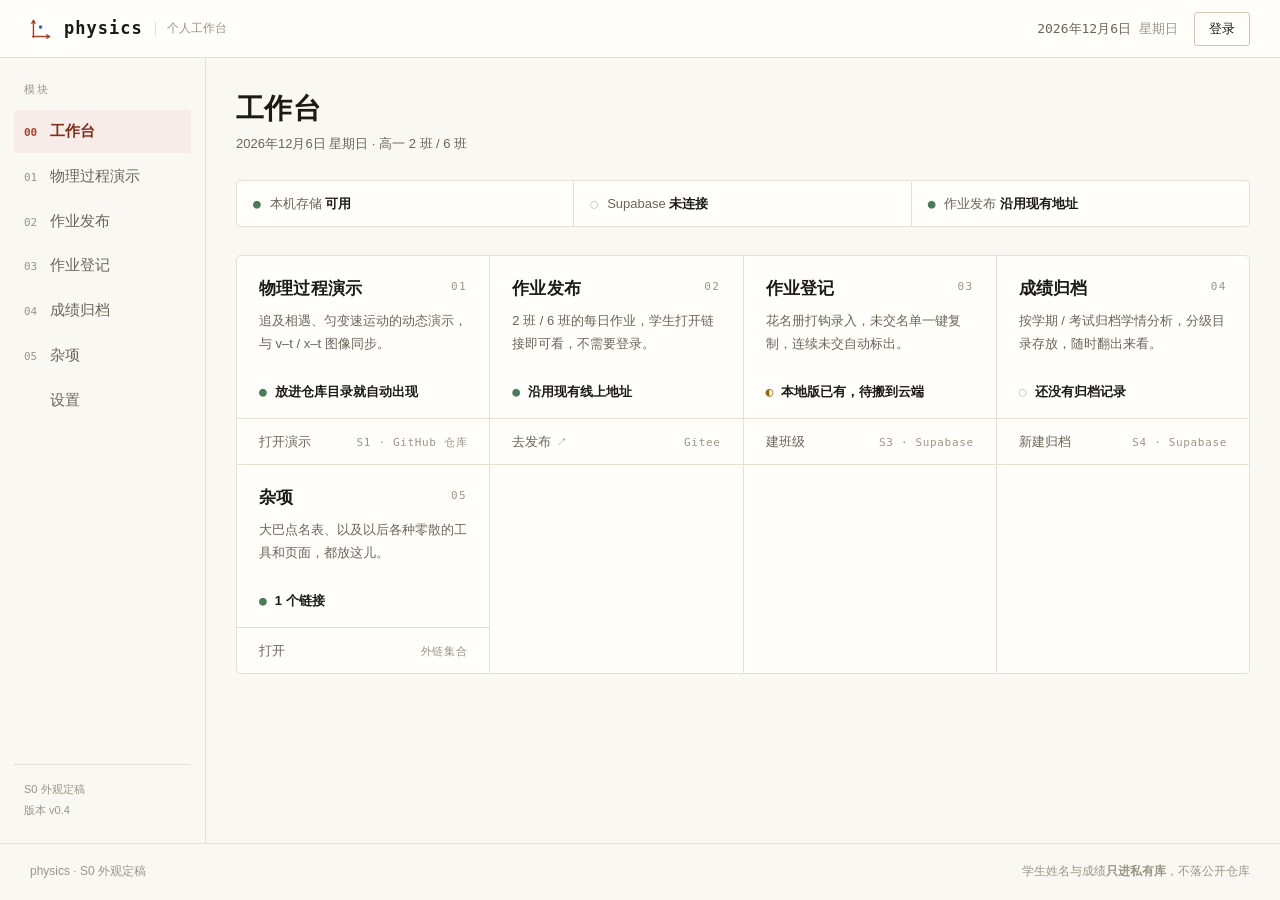
==== index.html @ 22086274 "Version 1.0 上线了一部分已知的必要功能" ====
<!DOCTYPE html>
<html lang="zh-CN" data-theme="paper">
<head>
<meta charset="UTF-8">
<meta name="viewport" content="width=device-width, initial-scale=1, viewport-fit=cover">
<title>工作台 · physics</title>
<meta name="description" content="高中物理教师的个人工作台：成绩分析、作业登记、物理过程演示、作业发布。">
<meta name="color-scheme" content="light">
<!-- 内联 SVG 图标：零请求，同时避免 favicon.ico 的 404 -->
<link rel="icon" href="data:image/svg+xml,<svg xmlns='http://www.w3.org/2000/svg' viewBox='0 0 32 32'><rect width='32' height='32' rx='7' fill='%237f2f1e'/><path d='M7.5 25.5V8M5.6 10.6 7.5 7.2l1.9 3.4M6.5 24.5h18M21.4 22.6l3.4 1.9-3.4 1.9' fill='none' stroke='%23fffefb' stroke-width='1.9' stroke-linecap='round' stroke-linejoin='round'/><circle cx='13.5' cy='15' r='2.5' fill='%23e0a35a'/></svg>">

<!-- 普通脚本：先于 module 执行，shell.js 启动时就能读到配置 -->
<script src="./assets/config.js?v=15"></script>

<link rel="stylesheet" href="./assets/tokens.css?v=15">
<link rel="stylesheet" href="./assets/themes.css?v=15">
<link rel="stylesheet" href="./assets/style.css?v=15">
</head>
<body>

<a class="skip" href="#main">跳到主内容</a>

<div class="app">

  <!-- ---------- 顶栏 ---------- -->
  <header class="topbar">
    <a class="brand" href="#/">
      <!-- 品牌标记：坐标系 + 一枚运动质点（物理含义，非装饰） -->
      <svg class="mark" width="23" height="23" viewBox="0 0 24 24" fill="none" aria-hidden="true">
        <path d="M3.6 21.2V4.4" stroke="currentColor" stroke-width="1.5" stroke-linecap="round"/>
        <path d="M1.9 6.4 3.6 3.4 5.3 6.4" stroke="currentColor" stroke-width="1.5"
              stroke-linecap="round" stroke-linejoin="round"/>
        <path d="M2.8 20.4h16.8" stroke="currentColor" stroke-width="1.5" stroke-linecap="round"/>
        <path d="M17.5 18.7 20.5 20.4 17.5 22.1" stroke="currentColor" stroke-width="1.5"
              stroke-linecap="round" stroke-linejoin="round"/>
        <circle class="dot" cx="11" cy="10.5" r="1.9"/>
      </svg>
      <span class="brand-name">physics</span>
      <span class="brand-sub">个人工作台</span>
    </a>

    <span class="spacer"></span>

    <div class="top-date" id="top-date"></div>
    <button class="btn" id="btn-login" type="button">登录</button>
  </header>

  <!-- ---------- 左侧导航（内容由 shell.js 生成） ---------- -->
  <aside class="rail" id="rail" aria-label="模块导航"></aside>

  <!-- ---------- 主内容 ---------- -->
  <main class="main" id="main"></main>

  <!-- ---------- 页脚 ---------- -->
  <footer class="footer">
    <span>physics · S0 外观定稿</span>
    <span class="spacer"></span>
    <span>学生姓名与成绩<strong>只进私有库</strong>，不落公开仓库</span>
  </footer>

  <!-- ---------- 手机端底部标签栏（内容由 shell.js 生成） ---------- -->
  <nav class="tabbar" id="tabbar" aria-label="模块导航（手机）"></nav>

</div>

<div class="toast" id="toast" role="status" aria-live="polite"></div>

<script type="module" src="./assets/shell.js?v=15"></script>
</body>
</html>
---- assets/tokens.css ----
/* ============================================================
   physics · 结构令牌（Structure Tokens）
   ------------------------------------------------------------
   这里只放「与配色无关」的东西：字体、字号、圆角、尺度、动效。
   颜色全部在 themes.css（三套主题）。
   ============================================================ */

:root {
  /* ---------- 字体 ----------
     全系统字体栈 = 零网络请求。 */
  --font-sans: "HarmonyOS Sans SC", "Source Han Sans SC", "Noto Sans SC",
               "MiSans", "PingFang SC", "Microsoft YaHei", sans-serif;
  /* 等宽只给数字 / 编号 / 物理量用，配 tabular-nums 让数字上下对齐 */
  --font-mono: "IBM Plex Mono", "JetBrains Mono", "Cascadia Mono",
               Consolas, ui-monospace, monospace;
  /* 标题字体由各主题决定（纸质档用宋体，其余用黑体） */
  --font-title: var(--font-sans);

  /* ---------- 字号 ---------- */
  --fs-xs:   12px;
  --fs-sm:   13px;
  --fs-base: 15px;
  --fs-md:   17px;
  --fs-lg:   20px;
  --fs-xl:   28px;
  --fs-2xl:  36px;

  /* ---------- 圆角（克制：这是工具，不是消费类 App） ---------- */
  --r-sm: 3px;
  --r:    5px;
  --r-lg: 8px;

  /* ---------- 尺度 ---------- */
  --rail:    206px;
  --topbar:  58px;
  --tabbar:  58px;
  --maxw:    1360px;
  --gutter:  30px;

  /* ---------- 动效 ---------- */
  --ease: cubic-bezier(0.2, 0.7, 0.3, 1);
  --dur:  160ms;
}

@media (prefers-reduced-motion: reduce) {
  :root { --dur: 1ms; }
}
---- assets/themes.css ----
/* ============================================================
   physics · 配色主题
   ------------------------------------------------------------
   2026-10-16 定稿：只保留「纸质档」一套。
   色值取自你自己已有的产物，保证工作台和它们在同一视觉家族：
     学情通讯   #fbfaf7 / #a8442d / #14243b
     追及相遇   #fbfaf8 / #b8342a / #2f6fb5
     作业发布页 #f7f6f2
     → 共同语系 = 暖米白纸感底 + 深墨字 + 一个赭红强调

   🔑 铁律：**一个身份色 + 中性色**，靠排版和细线建立秩序。
      不要往这里面加彩色小圆点 / 彩色胶囊标签 / 彩色徽标 ——
      第一版就是因为堆了一屏彩色小零件被评价「长得有点小丑」。

   以后若要扩主题（例如课堂投屏用的深色版），
   照下面格式再加一个 [data-theme="xxx"] 块即可，
   结构令牌在 tokens.css，无需重复。
   ============================================================ */

:root,
[data-theme="paper"] {
  /* ---------- 底与面 ---------- */
  --bg:          #faf8f3;   /* 暖米白纸底 */
  --surface:     #fffefb;
  --surface-2:   #f3efe7;

  /* ---------- 线（仪器感来自清晰的线，不来自阴影） ---------- */
  --line:        #e6dfd2;
  --line-strong: #cec5b4;

  /* ---------- 文字 ---------- */
  --ink:         #1d1a16;   /* 深墨（不用纯黑） */
  --ink-2:       #6b6459;
  --ink-3:       #9c9486;

  /* ---------- 身份色：赭红 ---------- */
  --brand:       #a8442d;
  --brand-deep:  #7f2f1e;
  --brand-tint:  #f7ece7;

  /* ---------- 次强调：冷蓝（数据与链接） ---------- */
  --accent:      #2f6fb5;
  --accent-tint: #eaf1f8;

  /* ---------- 语义色 ---------- */
  --ok:          #4a7c59;
  --warn:        #9a6b06;
  --warn-tint:   #fdf6e6;
  --bad:         #b8342a;

  /* ---------- 顶栏 ---------- */
  --bar-bg:      #fffefb;
  --bar-line:    #e6dfd2;

  /* ---------- 网格：纸质档不要网格 ---------- */
  --grid:        transparent;

  /* ---------- 标题字体：宋体（印刷品/教科书的庄重感） ----------
     ⚠️ 实测本机没装思源宋体 / Noto Serif SC / Songti SC，实际落到 SimSun。
        SimSun 无真实粗体，600 是浏览器合成的，笔画会略糊。
        想更干净：把 --title-weight 降到 400，或裁一份字体子集放进 vendor/fonts/。 */
  --font-title:  "Source Han Serif SC", "Noto Serif SC", "Songti SC",
                 "SimSun", Georgia, serif;
  --title-weight: 600;
  --title-ls:     0.01em;
}
---- assets/style.css ----
/* ============================================================
   physics · 布局与组件
   依赖 tokens.css（结构） + themes.css（配色）
   ============================================================ */

*, *::before, *::after { box-sizing: border-box; }
html { -webkit-text-size-adjust: 100%; }

body {
  margin: 0;
  background: var(--bg);
  color: var(--ink);
  font: var(--fs-base) / 1.65 var(--font-sans);
  text-wrap: pretty;
  -webkit-font-smoothing: antialiased;
}

/* 坐标纸网格：只有仪器主题开；其余主题 --grid 为 transparent = 不可见 */
body::before {
  content: "";
  position: fixed; inset: 0; z-index: 0; pointer-events: none;
  background-image:
    linear-gradient(to right,  var(--grid, transparent) 1px, transparent 1px),
    linear-gradient(to bottom, var(--grid, transparent) 1px, transparent 1px);
  background-size: 34px 34px;
}

/* ---------- 数字 / 编号统一等宽对齐 ---------- */
.num, .card-no, .mk, time, code, .card-store, .rail .idx, .tabbar .idx {
  font-family: var(--font-mono);
  font-variant-numeric: tabular-nums;
  font-feature-settings: "tnum" 1;
}

/* ---------- 标题统一走主题字体 ---------- */
h1, h2, .card-title, .brand-name {
  font-family: var(--font-title);
  font-weight: var(--title-weight, 700);
  letter-spacing: var(--title-ls, 0);
}

/* ---------- 无障碍 ---------- */
.skip {
  position: absolute; left: -999px; top: 0; z-index: 99;
  padding: 10px 16px; background: var(--brand); color: #fff;
  border-radius: var(--r-sm); text-decoration: none;
}
.skip:focus { left: 12px; top: 12px; }

:focus-visible { outline: 2px solid var(--accent); outline-offset: 2px; }

/* ============================================================
   骨架
   ============================================================ */
.app {
  position: relative; z-index: 1;
  display: grid;
  grid-template-columns: var(--rail) minmax(0, 1fr);
  grid-template-rows: var(--topbar) minmax(0, 1fr) auto;
  grid-template-areas: "top top" "rail main" "foot foot";
  min-height: 100dvh;
}

/* ============================================================
   顶栏
   ============================================================ */
.topbar {
  grid-area: top;
  position: sticky; top: 0; z-index: 20;
  display: flex; align-items: center; gap: 16px;
  padding: 0 var(--gutter);
  background: var(--bar-bg);
  color: var(--bar-ink);
  border-bottom: 1px solid var(--bar-line);
}

.brand { display: flex; align-items: center; gap: 11px; text-decoration: none; color: inherit; }

/* 品牌标记：坐标系 + 一枚质点（有物理含义，不是装饰图标） */
.brand .mark { color: var(--brand); flex: none; }
.brand .mark .dot { fill: var(--accent); }
[data-theme="instrument"] .brand .mark { color: #8fb4e0; }

.brand-name {
  font-family: var(--font-mono); font-weight: 600;
  font-size: var(--fs-md); letter-spacing: 0.06em; line-height: 1.2;
}
.brand-sub {
  font-size: var(--fs-xs); color: var(--ink-3); line-height: 1.2;
  padding-left: 11px; margin-left: 1px; border-left: 1px solid var(--line);
}
[data-theme="instrument"] .brand-sub { color: #7d8ea6; border-left-color: #33445e; }

.topbar .spacer { flex: 1 1 auto; }
.top-date { display: flex; align-items: baseline; gap: 8px; font-size: var(--fs-sm); color: var(--ink-2); }
.top-date .wk { color: var(--ink-3); }
[data-theme="instrument"] .top-date { color: #a9b8cc; }
[data-theme="instrument"] .top-date .wk { color: #7386a0; }

/* ---------- 按钮 ---------- */
.btn {
  display: inline-flex; align-items: center; justify-content: center; gap: 6px;
  min-height: 34px; padding: 0 14px;
  font: inherit; font-size: var(--fs-sm);
  color: var(--ink); background: var(--surface);
  border: 1px solid var(--line-strong); border-radius: var(--r-sm);
  cursor: pointer; text-decoration: none; white-space: nowrap;
  transition: background var(--dur) var(--ease), border-color var(--dur) var(--ease),
              color var(--dur) var(--ease);
}
.btn:hover { border-color: var(--brand); color: var(--brand-deep); }
[data-theme="instrument"] .topbar .btn {
  background: transparent; color: var(--bar-ink); border-color: #3a4d69;
}
[data-theme="instrument"] .topbar .btn:hover { border-color: #6f8cb4; color: #fff; }

.btn-primary { color: #fff; background: var(--brand); border-color: var(--brand); }
.btn-primary:hover { background: var(--brand-deep); border-color: var(--brand-deep); color: #fff; }

@media (pointer: coarse) {
  .btn { min-height: 44px; }
  .topbar .btn { min-height: 36px; }
}

/* ============================================================
   左侧导航
   ============================================================ */
.rail {
  grid-area: rail;
  border-right: 1px solid var(--line);
  padding: 22px 14px;
  display: flex; flex-direction: column; gap: 2px;
}
.rail-label {
  font-size: 11px; color: var(--ink-3);
  letter-spacing: 0.2em; padding: 0 10px 10px;
}

.navlink {
  display: flex; align-items: baseline; gap: 10px;
  padding: 9px 10px; border-radius: var(--r-sm);
  color: var(--ink-2); text-decoration: none; font-size: var(--fs-base);
  transition: background var(--dur) var(--ease), color var(--dur) var(--ease);
}
.navlink:hover { background: var(--surface-2); color: var(--ink); }
.navlink[aria-current="page"] {
  background: var(--brand-tint); color: var(--brand-deep); font-weight: 600;
}
.navlink .idx { font-size: 11px; color: var(--ink-3); min-width: 16px; }
.navlink[aria-current="page"] .idx { color: var(--brand); }

.rail-foot {
  margin-top: auto; padding: 14px 10px 0;
  border-top: 1px solid var(--line);
  font-size: 11px; color: var(--ink-3); line-height: 1.9;
}

/* ============================================================
   主内容
   ============================================================ */
.main { grid-area: main; padding: 34px var(--gutter) 56px; }
.main > * { max-width: var(--maxw); margin-inline: auto; }

.page-head { margin-bottom: 26px; }
.page-head h1 {
  margin: 0 0 7px; font-size: var(--fs-xl); line-height: 1.2;
  color: var(--ink);
}
.page-sub { margin: 0; font-size: var(--fs-sm); color: var(--ink-2); }

/* ---------- 环境状态条 ----------
   刻意不用彩色圆点：改用等宽字形标记，靠「文字色」表达状态。
   ● 就绪   ◐ 待配置   ○ 未启用 */
.status {
  display: flex; flex-wrap: wrap;
  border: 1px solid var(--line); border-radius: var(--r);
  background: var(--surface); margin-bottom: 28px; overflow: hidden;
}
.status-item {
  flex: 1 1 190px; min-width: 0;
  display: flex; align-items: baseline; gap: 9px;
  padding: 12px 16px; font-size: var(--fs-sm); color: var(--ink-2);
  border-right: 1px solid var(--line);
}
.status-item:last-child { border-right: 0; }
.status-item b { color: var(--ink); font-weight: 600; }

.mk { font-size: var(--fs-sm); line-height: 1; flex: none; color: var(--ink-3); }
.mk[data-state="ok"]   { color: var(--ok); }
.mk[data-state="warn"] { color: var(--warn); }
.mk[data-state="off"]  { color: var(--line-strong); }

/* ---------- 卡片网格 ----------
   卡片固定 4 张 → 列数必须能整除 4，否则出现「3 + 1」孤儿卡。
   所以用显式断点（2 / 4 / 1 列），不用 auto-fill。 */
.grid {
  display: grid;
  grid-template-columns: repeat(2, minmax(0, 1fr));
  gap: 1px;                        /* 靠 1px 缝做成连片表格感 */
  background: var(--line);
  border: 1px solid var(--line);
  border-radius: var(--r);
  overflow: hidden;
}
@media (min-width: 1276px) { .grid { grid-template-columns: repeat(4, minmax(0, 1fr)); } }
@media (max-width: 700px)  { .grid { grid-template-columns: minmax(0, 1fr); } }

.card {
  position: relative;
  display: flex; flex-direction: column;
  min-height: 208px;
  padding: 22px 22px 0;
  background: var(--surface);
  text-decoration: none; color: inherit;
  transition: background var(--dur) var(--ease);
}
.card:hover { background: var(--surface-2); }
.card:hover .card-title { color: var(--brand); }
.card:hover .card-no { color: var(--brand); }

.card-no {
  position: absolute; top: 22px; right: 22px;
  font-size: 11px; letter-spacing: 0.14em; color: var(--ink-3);
  transition: color var(--dur) var(--ease);
}

.card-title {
  margin: 0 34px 9px 0; font-size: var(--fs-md); line-height: 1.35;
  color: var(--ink);
  transition: color var(--dur) var(--ease);
}
.card-desc {
  margin: 0 0 18px; font-size: var(--fs-sm); color: var(--ink-2);
  line-height: 1.7; flex: 1 1 auto;
}

.card-meta {
  display: flex; align-items: baseline; gap: 8px;
  font-size: var(--fs-sm); color: var(--ink-2);
  padding-bottom: 16px;
}
.card-meta b { font-weight: 600; color: var(--ink); }

.card-foot {
  display: flex; align-items: baseline; justify-content: space-between; gap: 10px;
  margin: 0 -22px; padding: 12px 22px;
  border-top: 1px solid var(--line);
  font-size: var(--fs-sm);
}
.card-cta { color: var(--ink-2); transition: color var(--dur) var(--ease); }
.card:hover .card-cta { color: var(--brand-deep); }
.card-store { font-size: 11px; letter-spacing: 0.06em; color: var(--ink-3); }

/* 幽灵格：补满最后一行，否则缺格处会露出网格底色糊成一大块土黄。
   pointer-events:none 同时让它不触发 .card:hover。 */
.card-ghost { pointer-events: none; }
@media (max-width: 700px) { .card-ghost { display: none; } }

/* 外链卡（作业发布 / 杂项这类不站内实现的） */
.card .ext { font-size: 11px; color: var(--ink-3); margin-left: 5px; }

/* ============================================================
   占位页
   ============================================================ */
.placeholder {
  border: 1px solid var(--line); border-radius: var(--r);
  background: var(--surface); padding: 44px 40px 40px;
}
.ph-no {
  display: block; font-family: var(--font-mono); font-size: var(--fs-xs);
  letter-spacing: 0.2em; color: var(--ink-3); margin-bottom: 16px;
}
.placeholder h1 { margin: 0 0 10px; font-size: var(--fs-xl); line-height: 1.25; color: var(--ink); }
.placeholder p { margin: 0 0 8px; font-size: var(--fs-base); color: var(--ink-2); max-width: 54ch; }
.ph-note {
  margin: 24px 0 26px !important; padding-top: 18px;
  border-top: 1px solid var(--line);
  font-size: var(--fs-sm) !important; color: var(--ink-2);
}
.ph-note b { font-family: var(--font-mono); color: var(--brand); }

/* ============================================================
   页脚
   ============================================================ */
.footer {
  grid-area: foot;
  display: flex; flex-wrap: wrap; gap: 6px 20px; align-items: baseline;
  padding: 18px var(--gutter); border-top: 1px solid var(--line);
  font-size: var(--fs-xs); color: var(--ink-3);
}
.footer .spacer { flex: 1 1 auto; }

/* ============================================================
   手机端底部标签栏
   ============================================================ */
.tabbar { display: none; }

/* ============================================================
   轻提示
   ============================================================ */
.toast {
  position: fixed; left: 50%; bottom: 26px;
  transform: translateX(-50%) translateY(8px);
  z-index: 60; max-width: min(92vw, 460px);
  padding: 12px 18px; border-radius: var(--r);
  background: var(--ink); color: var(--bg); font-size: var(--fs-sm); line-height: 1.6;
  opacity: 0; pointer-events: none;
  transition: opacity var(--dur) var(--ease), transform var(--dur) var(--ease);
}
.toast[data-show="1"] { opacity: 1; transform: translateX(-50%) translateY(0); }

/* ============================================================
   链接清单（杂项 / 更多 页用）
   刻意做成「表格式的列表」而不是卡片 —— 链接是次要内容，
   不该跟首页的主模块卡片抢视觉重量。
   ============================================================ */
.linklist {
  border: 1px solid var(--line); border-radius: var(--r);
  background: var(--surface); overflow: hidden;
}
.linkrow {
  display: flex; align-items: baseline; gap: 16px;
  padding: 15px 20px; border-bottom: 1px solid var(--line);
  text-decoration: none; color: inherit;
  transition: background var(--dur) var(--ease);
}
.linkrow:last-child { border-bottom: 0; }
.linkrow:hover { background: var(--surface-2); }
.linkrow:hover .link-name { color: var(--brand); }

.link-name {
  flex: none; min-width: 8em;
  font-size: var(--fs-base); font-weight: 600; color: var(--ink);
  transition: color var(--dur) var(--ease);
}
.link-desc { flex: 1 1 auto; min-width: 0; font-size: var(--fs-sm); color: var(--ink-2); }
.link-url {
  flex: none; max-width: 34%;
  overflow: hidden; text-overflow: ellipsis; white-space: nowrap;
  font-family: var(--font-mono); font-size: 11px; color: var(--ink-3);
}
.link-go { flex: none; font-size: var(--fs-sm); color: var(--ink-3); }

@media (max-width: 760px) {
  .linkrow { flex-wrap: wrap; gap: 5px 12px; padding: 14px 16px; }
  .link-name { min-width: 0; }
  .link-desc { flex: 1 1 100%; }
  .link-url { max-width: 100%; flex: 1 1 100%; }
}

/* 列表末尾的「+ 添加」位（功能未开时也要说清为什么） */
.linkadd {
  display: flex; align-items: center; gap: 10px;
  padding: 15px 20px; font-size: var(--fs-sm); color: var(--ink-3);
  background: var(--surface-2);
}
.linkadd .why { color: var(--ink-3); font-size: var(--fs-sm); }

/* ============================================================
   小节标题（杂项 / 更多 页用）
   ============================================================ */
.sect {
  display: flex; align-items: baseline; gap: 12px;
  margin: 30px 0 12px;
}
.sect:first-of-type { margin-top: 0; }
.sect h2 {
  margin: 0; font-size: var(--fs-base); font-weight: 700;
  color: var(--ink); letter-spacing: 0.02em;
  font-family: var(--font-sans);
}
.sect .cnt { font-family: var(--font-mono); font-size: 11px; color: var(--ink-3); }
.sect .rule { flex: 1 1 auto; height: 1px; background: var(--line); }

/* ============================================================
   取不到清单时的「怎么加」说明
   —— 空状态必须说清原因 + 给出可操作的下一步，不能只说"暂无数据"
   ============================================================ */
.howto { padding: 4px 20px 16px; font-size: var(--fs-sm); color: var(--ink-2); }
.howto p { margin: 0 0 12px; line-height: 1.75; }
.howto code {
  font-family: var(--font-mono); font-size: 12px;
  background: var(--surface-2); padding: 1px 5px; border-radius: 3px;
  color: var(--brand-deep); word-break: break-all;
}
.howto-step { display: flex; gap: 9px; align-items: baseline; margin: 0 0 7px !important; }
.step-no { flex: none; font-family: var(--font-mono); font-size: 11px; color: var(--brand); min-width: 1.1em; }

.howto-detail {
  margin: 0; padding: 11px 20px 14px;
  font-size: 11px; color: var(--ink-3); line-height: 1.75;
  border-top: 1px dashed var(--line);
  word-break: break-word;
}

/* ============================================================
   工具条 / 提示条
   ============================================================ */
.toolbar {
  display: flex; flex-wrap: wrap; gap: 10px; align-items: center;
  margin-bottom: 20px;
}

.notice {
  display: flex; align-items: baseline; gap: 10px;
  padding: 12px 16px; margin-bottom: 18px;
  background: var(--surface-2); border: 1px solid var(--line);
  border-radius: var(--r); font-size: var(--fs-sm); color: var(--ink-2);
}
.notice[data-kind="bad"] { background: var(--brand-tint); }
.notice[data-kind="bad"] .mk { color: var(--bad); }
.notice-txt { min-width: 0; }

/* ============================================================
   登录卡片
   ============================================================ */
.authcard {
  max-width: 560px; padding: 24px;
  background: var(--surface); border: 1px solid var(--line);
  border-radius: var(--r);
}
.authcard-lead { margin: 0 0 16px; font-size: var(--fs-sm); color: var(--ink-2); line-height: 1.75; }
.authrow { display: flex; gap: 10px; }
.authrow .input { flex: 1 1 auto; min-width: 0; }

.input {
  min-height: 34px; padding: 0 12px;
  font: inherit; font-size: var(--fs-sm);
  color: var(--ink); background: var(--surface);
  border: 1px solid var(--line-strong); border-radius: var(--r-sm);
}
.input:focus-visible { outline: 2px solid var(--accent); outline-offset: 1px; }

.authmsg { margin: 14px 0 0; font-size: var(--fs-sm); color: var(--ink-2); line-height: 1.75; }
.authmsg[data-kind="bad"] { color: var(--bad); }

.authtips { margin-top: 20px; padding-top: 16px; border-top: 1px solid var(--line); }
.authtips summary {
  cursor: pointer; font-size: var(--fs-sm); color: var(--ink-2);
}
.authtips p { margin: 12px 0; font-size: var(--fs-sm); color: var(--ink-2); line-height: 1.8; }
.diagout {
  margin: 12px 0 0; padding: 12px; max-height: 260px; overflow: auto;
  background: var(--surface-2); border: 1px solid var(--line); border-radius: var(--r-sm);
  font-family: var(--font-mono); font-size: 11px; line-height: 1.7; color: var(--ink-2);
  white-space: pre-wrap; word-break: break-all;
}

/* ============================================================
   作业登记 · 花名册
   ============================================================ */
.roster {
  display: grid;
  grid-template-columns: repeat(auto-fill, minmax(172px, 1fr));
  gap: 6px;
  margin-bottom: 14px;
}
@media (max-width: 430px) { .roster { grid-template-columns: repeat(2, minmax(0, 1fr)); } }

.stuchip {
  display: flex; align-items: center; gap: 8px;
  min-height: 40px; padding: 0 10px;
  font: inherit; text-align: left; cursor: pointer;
  color: var(--ink); background: var(--surface);
  border: 1px solid var(--line); border-radius: var(--r-sm);
  transition: background var(--dur) var(--ease), border-color var(--dur) var(--ease);
}
.stuchip:hover { border-color: var(--line-strong); }
@media (pointer: coarse) { .stuchip { min-height: 46px; } }

.stuno { font-family: var(--font-mono); font-size: 11px; color: var(--ink-3); flex: none; }
.stuname { flex: 1 1 auto; min-width: 0; font-size: var(--fs-sm);
  overflow: hidden; text-overflow: ellipsis; white-space: nowrap; }
.stumark {
  flex: none; width: 1.35em; text-align: center;
  font-family: var(--font-mono); font-size: var(--fs-base); color: var(--ink-3);
}

/* 只有「异常」才上色 —— 按时交保持中性，一眼扫下去只看得到该看的 */
.stuchip[data-mark="missing"] { background: var(--brand-tint); border-color: var(--line-strong); }
.stuchip[data-mark="missing"] .stumark { color: var(--bad); font-weight: 700; }

.stuchip[data-mark="redo"] { background: var(--warn-tint); border-color: var(--line-strong); }
.stuchip[data-mark="redo"] .stumark { color: var(--warn); font-weight: 700; }

.stuchip[data-mark="leave"] { background: var(--accent-tint); border-color: var(--line-strong); }
.stuchip[data-mark="leave"] .stumark { color: var(--accent); font-weight: 700; }

.savemsg {
  margin: 10px 0 0; font-family: var(--font-mono); font-size: 11px; color: var(--ink-3);
}
.savemsg[data-kind="bad"] { color: var(--bad); }

/* ============================================================
   物理演示 · 站内 iframe 舞台
   ============================================================ */
.demo-stage { display: flex; flex-direction: column; gap: 12px; }
.main > .demo-stage { max-width: none; }   /* 舞台要占满宽度，不受内容限宽约束 */

.demo-bar { display: flex; align-items: center; gap: 12px; min-width: 0; }
.demo-bar .spacer { flex: 1 1 auto; }
.demo-title {
  font-family: var(--font-title); font-weight: var(--title-weight, 700);
  font-size: var(--fs-md); color: var(--ink);
  overflow: hidden; text-overflow: ellipsis; white-space: nowrap;
  min-width: 0;
}

.demo-frame {
  width: 100%;
  height: calc(100dvh - var(--topbar) - 170px);
  min-height: 420px;
  border: 1px solid var(--line); border-radius: var(--r);
  background: var(--surface);
}

/* 清单里找不到这个文件时的提示（不用左侧彩条那种烂俗写法） */
.demo-warn {
  margin: 0; padding: 11px 14px;
  background: var(--surface-2); border: 1px solid var(--line);
  border-radius: var(--r); font-size: var(--fs-sm); color: var(--warn);
}

/* 全屏：把门户外壳整个让开，演示占满整屏（课堂投屏用） */
.demo-stage.demo-full {
  position: fixed; inset: 0; z-index: 80;
  background: var(--bg); padding: 12px 16px;
}
.demo-stage.demo-full .demo-frame {
  height: auto; flex: 1 1 auto; min-height: 0;
}

/* ============================================================
   响应式
   ============================================================ */
@media (max-width: 900px) {
  :root { --gutter: 18px; }

  .app {
    grid-template-columns: minmax(0, 1fr);
    grid-template-areas: "top" "main" "foot";
    padding-bottom: calc(var(--tabbar) + env(safe-area-inset-bottom, 0px));
  }

  .rail { display: none; }
  .topbar { gap: 10px; }
  .brand-sub { display: none; }
  .top-date .wk { display: none; }

  .main { padding: 24px var(--gutter) 40px; }
  .page-head h1 { font-size: var(--fs-lg); }
  .page-head { margin-bottom: 20px; }

  .status { flex-direction: column; }
  /* ⚠️ column 方向下 flex-basis 作用于「高度」，必须重置，否则每项变 190px 巨块 */
  .status-item { flex: 0 0 auto; border-right: 0; border-bottom: 1px solid var(--line); }
  .status-item:last-child { border-bottom: 0; }

  .card { min-height: 0; padding: 20px 20px 0; }
  .card-no { top: 20px; right: 20px; }
  .card-foot { margin: 0 -20px; padding: 11px 20px; }

  .placeholder { padding: 30px 22px; }
  .footer { padding: 14px var(--gutter) 18px; }
  .footer .spacer { display: none; }

  .tabbar {
    display: flex;
    position: fixed; left: 0; right: 0; bottom: 0; z-index: 30;
    padding-bottom: env(safe-area-inset-bottom, 0px);
    background: var(--bar-bg);
    border-top: 1px solid var(--bar-line);
  }
  .tabbar a {
    flex: 1 1 0; min-width: 0;
    display: flex; flex-direction: column; align-items: center; justify-content: center;
    gap: 2px; height: var(--tabbar);
    color: var(--ink-2); text-decoration: none; font-size: 11px;
  }
  .tabbar a .idx { font-size: 11px; color: var(--ink-3); }
  .tabbar a[aria-current="page"] { color: var(--brand-deep); font-weight: 600; }
  .tabbar a[aria-current="page"] .idx { color: var(--brand); }

  .toast { bottom: calc(var(--tabbar) + 16px + env(safe-area-inset-bottom, 0px)); }

  /* 演示舞台：手机上让 iframe 占满剩余高度，标题让位给按钮 */
  .demo-title { display: none; }
  .demo-frame {
    height: calc(100dvh - var(--topbar) - var(--tabbar) - 150px);
    min-height: 340px;
  }
  .howto, .howto-detail { padding-left: 15px; padding-right: 15px; }
}

@media (max-width: 420px) {
  .brand-name { font-size: var(--fs-base); }
  .top-date { display: none; }
}
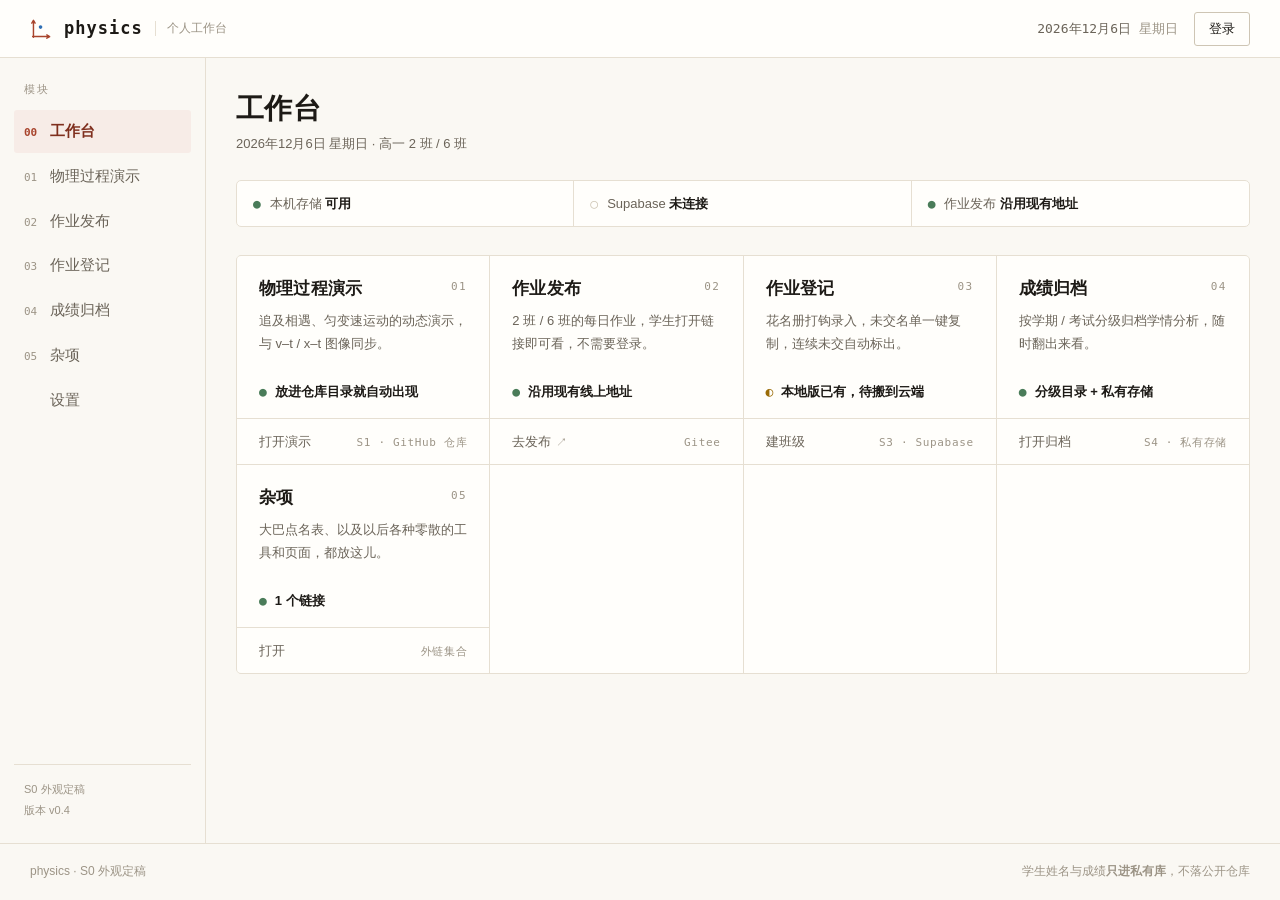
==== commit 4c60f2d1: "version 1.2 更新了成绩归档部分，为作业情况登记增加了删除和导入功能。" ====
--- a/index.html
+++ b/index.html
@@ -10,11 +10,11 @@
 <link rel="icon" href="data:image/svg+xml,<svg xmlns='http://www.w3.org/2000/svg' viewBox='0 0 32 32'><rect width='32' height='32' rx='7' fill='%237f2f1e'/><path d='M7.5 25.5V8M5.6 10.6 7.5 7.2l1.9 3.4M6.5 24.5h18M21.4 22.6l3.4 1.9-3.4 1.9' fill='none' stroke='%23fffefb' stroke-width='1.9' stroke-linecap='round' stroke-linejoin='round'/><circle cx='13.5' cy='15' r='2.5' fill='%23e0a35a'/></svg>">
 
 <!-- 普通脚本：先于 module 执行，shell.js 启动时就能读到配置 -->
-<script src="./assets/config.js?v=15"></script>
+<script src="./assets/config.js?v=19"></script>
 
-<link rel="stylesheet" href="./assets/tokens.css?v=15">
-<link rel="stylesheet" href="./assets/themes.css?v=15">
-<link rel="stylesheet" href="./assets/style.css?v=15">
+<link rel="stylesheet" href="./assets/tokens.css?v=19">
+<link rel="stylesheet" href="./assets/themes.css?v=19">
+<link rel="stylesheet" href="./assets/style.css?v=19">
 </head>
 <body>
 
@@ -65,6 +65,6 @@
 
 <div class="toast" id="toast" role="status" aria-live="polite"></div>
 
-<script type="module" src="./assets/shell.js?v=15"></script>
+<script type="module" src="./assets/shell.js?v=19"></script>
 </body>
 </html>
--- a/assets/style.css
+++ b/assets/style.css
@@ -4,6 +4,13 @@
    ============================================================ */
 
 *, *::before, *::after { box-sizing: border-box; }
+
+/* 🔴 `[hidden]` 的 display:none 来自**浏览器 UA 样式表**，
+   任何作者样式都能盖掉它 —— 比如 `.btn { display: inline-flex }`
+   就让 hidden 的元素照样显示。
+   两步确认的「确认删除 / 取消」正是靠 hidden 藏起来的，踩过。
+   用 !important 把 UA 的行为抢回来。 */
+[hidden] { display: none !important; }
 html { -webkit-text-size-adjust: 100%; }
 
 body {
@@ -341,11 +348,42 @@
 }
 .link-go { flex: none; font-size: var(--fs-sm); color: var(--ink-3); }
 
+/* 带操作按钮的行：链接占满剩余宽度，按钮固定在右端 */
+.linkrow-a {
+  display: flex; align-items: baseline; gap: 16px;
+  flex: 1 1 auto; min-width: 0;
+  text-decoration: none; color: inherit;
+}
+.rowact { flex: none; display: flex; gap: 6px; align-items: center; }
+
+.iconbtn {
+  min-height: 28px; padding: 0 10px;
+  font: inherit; font-size: var(--fs-sm);
+  color: var(--ink-3); background: transparent;
+  border: 1px solid transparent; border-radius: var(--r-sm);
+  cursor: pointer; white-space: nowrap;
+  transition: color var(--dur) var(--ease), border-color var(--dur) var(--ease),
+              background var(--dur) var(--ease);
+}
+.iconbtn:hover { color: var(--brand); border-color: var(--line-strong); background: var(--surface); }
+
+/* 危险动作：平时低调，悬停才变红底 —— 但确认按钮本身要一眼看得见 */
+.iconbtn--danger,
+.btn--danger { color: var(--bad); border-color: var(--line-strong); font-weight: 600; }
+.iconbtn--danger:hover,
+.btn--danger:hover { color: #fff; background: var(--bad); border-color: var(--bad); }
+
+@media (pointer: coarse) {
+  .iconbtn { min-height: 38px; padding: 0 12px; }
+}
+
 @media (max-width: 760px) {
   .linkrow { flex-wrap: wrap; gap: 5px 12px; padding: 14px 16px; }
+  .linkrow-a { flex: 1 1 100%; flex-wrap: wrap; gap: 5px 12px; }
   .link-name { min-width: 0; }
   .link-desc { flex: 1 1 100%; }
   .link-url { max-width: 100%; flex: 1 1 100%; }
+  .rowact { flex: 1 1 100%; justify-content: flex-end; }
 }
 
 /* 列表末尾的「+ 添加」位（功能未开时也要说清为什么） */
@@ -420,8 +458,10 @@
   border-radius: var(--r);
 }
 .authcard-lead { margin: 0 0 16px; font-size: var(--fs-sm); color: var(--ink-2); line-height: 1.75; }
-.authrow { display: flex; gap: 10px; }
+.authform { display: flex; flex-direction: column; gap: 8px; margin-bottom: 14px; }
+.authrow { display: flex; gap: 10px; flex-wrap: wrap; }
 .authrow .input { flex: 1 1 auto; min-width: 0; }
+.authrow .btn { flex: 1 1 auto; }
 
 .input {
   min-height: 34px; padding: 0 12px;
@@ -490,6 +530,58 @@
   margin: 10px 0 0; font-family: var(--font-mono); font-size: 11px; color: var(--ink-3);
 }
 .savemsg[data-kind="bad"] { color: var(--bad); }
+
+/* ============================================================
+   成绩归档 · 面包屑 / 班级筛选 / 内联表单
+   ============================================================ */
+.breadcrumb {
+  display: flex; flex-wrap: wrap; align-items: baseline; gap: 8px;
+  margin: -12px 0 22px; font-size: var(--fs-sm);
+}
+.crumb { color: var(--ink-2); text-decoration: none; }
+.crumb:hover { color: var(--brand); }
+.crumb--here { color: var(--ink); font-weight: 600; }
+.crumb-sep { color: var(--ink-3); font-family: var(--font-mono); }
+
+/* 班级筛选：一排小胶囊。选中态用身份色，未选保持素净 */
+.chipbar { display: flex; flex-wrap: wrap; gap: 6px; margin-bottom: 18px; }
+.chip {
+  min-height: 30px; padding: 0 12px;
+  font: inherit; font-size: var(--fs-sm);
+  color: var(--ink-2); background: var(--surface);
+  border: 1px solid var(--line); border-radius: 999px;
+  cursor: pointer;
+  transition: color var(--dur) var(--ease), border-color var(--dur) var(--ease),
+              background var(--dur) var(--ease);
+}
+.chip:hover { border-color: var(--line-strong); color: var(--ink); }
+.chip[data-on="1"] { color: #fff; background: var(--brand); border-color: var(--brand); }
+
+/* 内联表单 */
+.formpanel {
+  padding: 18px 20px; margin-bottom: 20px;
+  background: var(--surface); border: 1px solid var(--line-strong);
+  border-radius: var(--r);
+}
+.formpanel-title { margin: 0 0 14px; font-size: var(--fs-sm); font-weight: 600; color: var(--ink); }
+.formrows { display: grid; gap: 10px; }
+.field { display: flex; align-items: center; gap: 12px; }
+.field-label { flex: none; width: 4.5em; font-size: var(--fs-sm); color: var(--ink-2); }
+.field .input { flex: 1 1 auto; min-width: 0; }
+.formbar { display: flex; flex-wrap: wrap; align-items: center; gap: 10px; margin-top: 16px; }
+
+.pickrow {
+  display: grid; gap: 10px;
+  padding: 14px 0; border-top: 1px solid var(--line);
+}
+.pickrow:first-of-type { border-top: 0; }
+.pickname {
+  font-family: var(--font-mono); font-size: 11px; color: var(--ink-3);
+  word-break: break-all;
+}
+
+select.input { padding-right: 8px; }
+input[type="date"].input { font-family: var(--font-mono); font-size: var(--fs-sm); }
 
 /* ============================================================
    物理演示 · 站内 iframe 舞台
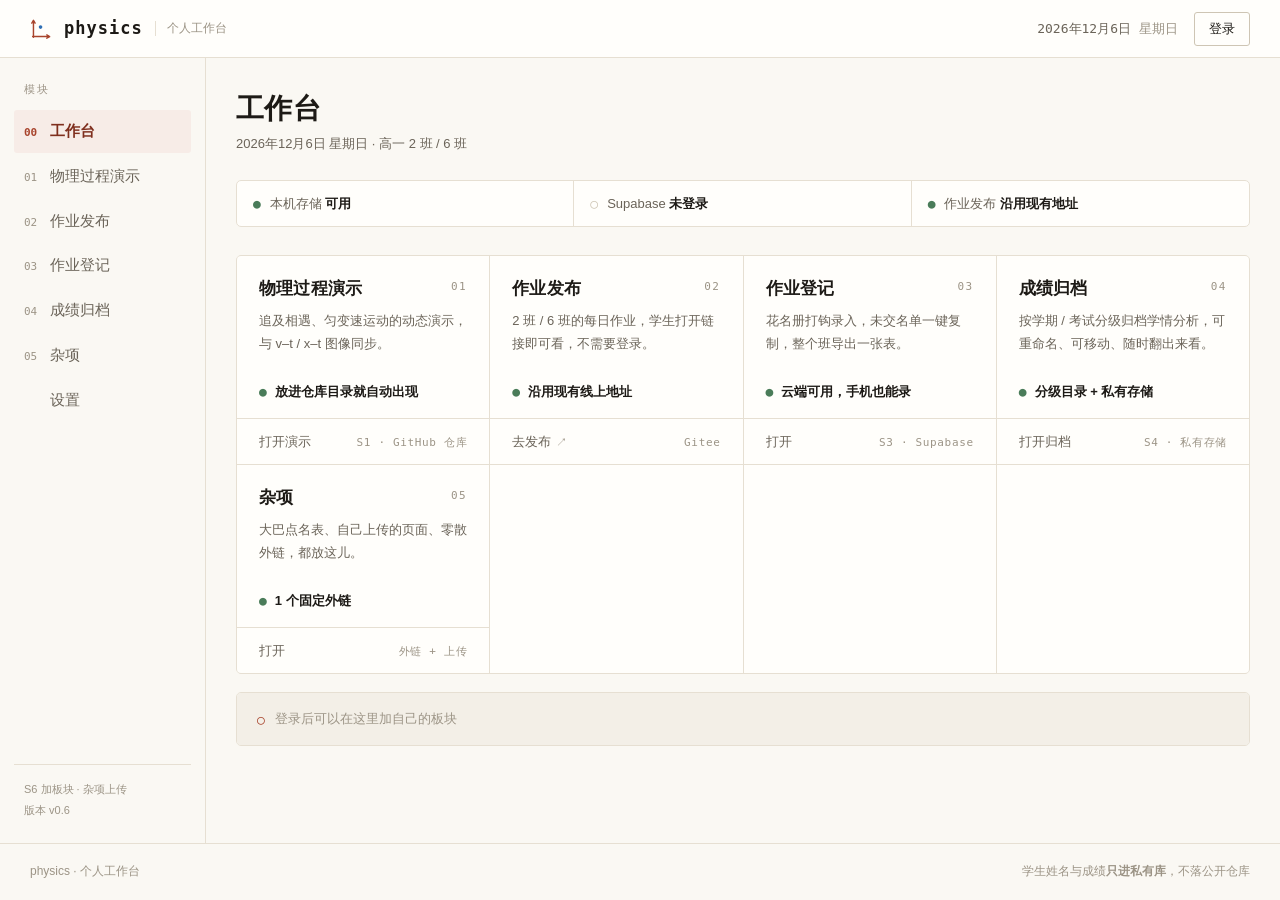
==== commit 5624a15e: "version 1.4 新增了添加板块和杂项中的html或链接上传" ====
--- a/index.html
+++ b/index.html
@@ -10,11 +10,11 @@
 <link rel="icon" href="data:image/svg+xml,<svg xmlns='http://www.w3.org/2000/svg' viewBox='0 0 32 32'><rect width='32' height='32' rx='7' fill='%237f2f1e'/><path d='M7.5 25.5V8M5.6 10.6 7.5 7.2l1.9 3.4M6.5 24.5h18M21.4 22.6l3.4 1.9-3.4 1.9' fill='none' stroke='%23fffefb' stroke-width='1.9' stroke-linecap='round' stroke-linejoin='round'/><circle cx='13.5' cy='15' r='2.5' fill='%23e0a35a'/></svg>">
 
 <!-- 普通脚本：先于 module 执行，shell.js 启动时就能读到配置 -->
-<script src="./assets/config.js?v=19"></script>
+<script src="./assets/config.js?v=28"></script>
 
-<link rel="stylesheet" href="./assets/tokens.css?v=19">
-<link rel="stylesheet" href="./assets/themes.css?v=19">
-<link rel="stylesheet" href="./assets/style.css?v=19">
+<link rel="stylesheet" href="./assets/tokens.css?v=28">
+<link rel="stylesheet" href="./assets/themes.css?v=28">
+<link rel="stylesheet" href="./assets/style.css?v=28">
 </head>
 <body>
 
@@ -53,7 +53,7 @@
 
   <!-- ---------- 页脚 ---------- -->
   <footer class="footer">
-    <span>physics · S0 外观定稿</span>
+    <span>physics · 个人工作台</span>
     <span class="spacer"></span>
     <span>学生姓名与成绩<strong>只进私有库</strong>，不落公开仓库</span>
   </footer>
@@ -65,6 +65,6 @@
 
 <div class="toast" id="toast" role="status" aria-live="polite"></div>
 
-<script type="module" src="./assets/shell.js?v=19"></script>
+<script type="module" src="./assets/shell.js?v=28"></script>
 </body>
 </html>
--- a/assets/style.css
+++ b/assets/style.css
@@ -263,6 +263,57 @@
 .card-ghost { pointer-events: none; }
 @media (max-width: 700px) { .card-ghost { display: none; } }
 
+/* ---------- 自己加的板块：卡片 + 角上的移除按钮 ----------
+   卡片本身是 <a>，里面不能再放 <button>（交互元素不允许嵌套），
+   所以按钮做成卡片的**兄弟**，绝对定位压上去。 */
+.card-wrap { position: relative; display: flex; }
+.card-wrap > .card { flex: 1 1 auto; min-width: 0; }
+
+.card-del {
+  position: absolute; top: 14px; right: 46px; z-index: 2;
+  min-width: 24px; height: 24px; padding: 0 7px;
+  font: inherit; font-size: 12px; line-height: 1;
+  color: var(--ink-3); background: var(--surface);
+  border: 1px solid var(--line); border-radius: 999px;
+  cursor: pointer;
+  /* ⚠️ 不能只靠 hover 显示：手机上永远 hover 不到，按钮就等于不存在。
+     所以默认给一个"很淡但看得见"的 0.5，悬停/聚焦/举起手时变实。 */
+  opacity: 0.5;
+  transition: opacity var(--dur) var(--ease),
+              color var(--dur) var(--ease),
+              border-color var(--dur) var(--ease);
+}
+.card-wrap:hover .card-del,
+.card-del:focus-visible,
+.card-del[data-armed="1"] { opacity: 1; }
+.card-del:hover { color: var(--bad); border-color: var(--bad); opacity: 1; }
+.card-del[data-armed="1"] {
+  opacity: 1; color: var(--brand); border-color: var(--brand); font-weight: 600;
+}
+.card-del:disabled { cursor: progress; }
+
+/* ---------- 首页「＋ 添加板块」 ---------- */
+.homeadd { margin-top: 18px; }
+.linkadd-btn {
+  width: 100%; border: 0; text-align: left; font: inherit;
+  cursor: pointer;
+}
+.linkadd-btn:hover { background: var(--brand-tint); color: var(--ink-2); }
+.linkadd-btn .mk { color: var(--brand); }
+.homeadd-n {
+  margin-left: auto; flex: none;
+  font-size: 11px; color: var(--ink-3);
+}
+
+/* 表单里的一行说明 / 一行报错 */
+.formhint {
+  margin: -6px 0 14px; font-size: 11px; line-height: 1.7; color: var(--ink-3);
+}
+.form-hint {
+  margin: 10px 0 0; font-size: var(--fs-sm); color: var(--ink-3);
+}
+.form-hint[data-kind="bad"] { color: var(--bad); }
+
 /* 外链卡（作业发布 / 杂项这类不站内实现的） */
 .card .ext { font-size: 11px; color: var(--ink-3); margin-left: 5px; }
 
@@ -356,6 +407,11 @@
 }
 .rowact { flex: none; display: flex; gap: 6px; align-items: center; }
 
+/* 两步确认的按钮组。⚠️ 别跟 .rowact 用同一个类 ——
+   它会嵌在 .rowact 里面，共用会导致手机上 .rowact{flex:1 1 100%}
+   套两层，删除按钮独占一整行。 */
+.stepdel { flex: none; display: inline-flex; gap: 6px; align-items: center; }
+
 .iconbtn {
   min-height: 28px; padding: 0 10px;
   font: inherit; font-size: var(--fs-sm);
@@ -444,10 +500,25 @@
   padding: 12px 16px; margin-bottom: 18px;
   background: var(--surface-2); border: 1px solid var(--line);
   border-radius: var(--r); font-size: var(--fs-sm); color: var(--ink-2);
+  /* 重绘后新出现的提示条要有"刚发生"的感觉，别像一直在那儿 */
+  animation: noticein 0.26s ease both;
+}
+@keyframes noticein {
+  from { opacity: 0; transform: translateY(-5px); }
+  to   { opacity: 1; transform: none; }
 }
 .notice[data-kind="bad"] { background: var(--brand-tint); }
 .notice[data-kind="bad"] .mk { color: var(--bad); }
 .notice-txt { min-width: 0; }
+.notice-act {
+  margin-left: auto; flex: none;
+  font-size: var(--fs-sm); color: var(--brand); text-decoration: none;
+  border-bottom: 1px solid transparent;
+}
+.notice-act:hover { border-bottom-color: var(--brand); }
+@media (prefers-reduced-motion: reduce) {
+  .notice { animation: none; }
+}
 
 /* ============================================================
    登录卡片
@@ -582,6 +653,65 @@
 
 select.input { padding-right: 8px; }
 input[type="date"].input { font-family: var(--font-mono); font-size: var(--fs-sm); }
+
+/* 行内重命名：把名字换成输入框，不能撑破行 */
+.input--inline {
+  flex: 1 1 auto; min-width: 0; min-height: 30px;
+  font-weight: 600;
+}
+
+/* 行首复选框：放在链接外面，避免点一下顺带跳转 */
+.rowcheck {
+  flex: none; align-self: center;
+  width: 16px; height: 16px; margin: 0 2px 0 0;
+  accent-color: var(--brand);
+  cursor: pointer;
+}
+@media (pointer: coarse) { .rowcheck { width: 20px; height: 20px; } }
+
+/* 批量选择条 */
+.selbar {
+  display: flex; flex-wrap: wrap; align-items: center; gap: 10px;
+  padding: 10px 14px; margin-bottom: 12px;
+  background: var(--brand-tint); border: 1px solid var(--line-strong);
+  border-radius: var(--r);
+}
+.selbar-n { font-size: var(--fs-sm); font-weight: 600; color: var(--brand-deep); }
+
+/* 移动目标选择 */
+.movelist { display: grid; gap: 6px; max-height: 46vh; overflow: auto; }
+.picktarget {
+  justify-content: flex-start; text-align: left;
+  min-height: 34px; padding: 0 12px;
+  font-size: var(--fs-sm);
+  white-space: normal; line-height: 1.5;
+}
+.picktarget:disabled { color: var(--ink-3); border-style: dashed; }
+
+/* 🔴 点击后要**立刻**看得出点到了。
+   移动 = 一次 rpc + 一次重列表，慢的时候一两秒界面没动静，
+   用户会以为没点上，于是再点一次 —— 那才真容易出事。
+   所以：整块进入忙碌态、只有被点的那一项保持高亮并改成「正在移动…」。 */
+.movelist[data-busy="1"] { cursor: progress; }
+.movelist[data-busy="1"] .picktarget { pointer-events: none; }
+.movelist[data-busy="1"] .picktarget:not([data-picked]) {
+  opacity: 0.32;
+  border-color: var(--line);
+}
+.movelist[data-busy="1"] .picktarget[data-picked] {
+  border-color: var(--brand);
+  color: var(--brand-deep);
+  font-weight: 600;
+  background: var(--brand-tint);
+}
+.movelist[data-busy="1"] .picktarget[data-picked]::after {
+  content: "";
+  width: 11px; height: 11px; margin-left: auto; flex: none;
+  border: 2px solid currentColor; border-right-color: transparent;
+  border-radius: 50%;
+  animation: spin 0.7s linear infinite;
+}
+@keyframes spin { to { transform: rotate(360deg); } }
 
 /* ============================================================
    物理演示 · 站内 iframe 舞台
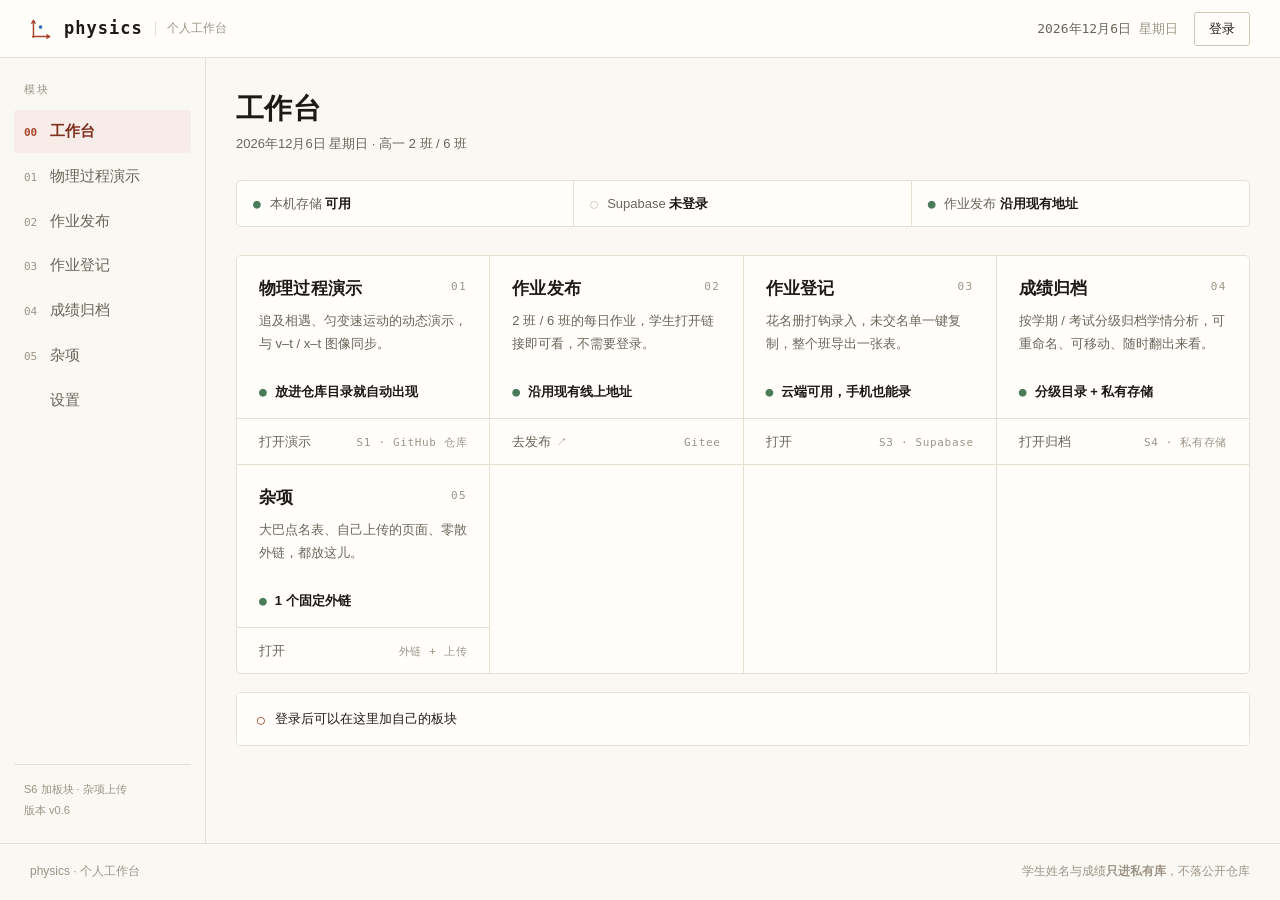
==== commit fac3be15: "version 1.5 新增了作业登记中上传Excel的功能" ====
--- a/index.html
+++ b/index.html
@@ -10,11 +10,11 @@
 <link rel="icon" href="data:image/svg+xml,<svg xmlns='http://www.w3.org/2000/svg' viewBox='0 0 32 32'><rect width='32' height='32' rx='7' fill='%237f2f1e'/><path d='M7.5 25.5V8M5.6 10.6 7.5 7.2l1.9 3.4M6.5 24.5h18M21.4 22.6l3.4 1.9-3.4 1.9' fill='none' stroke='%23fffefb' stroke-width='1.9' stroke-linecap='round' stroke-linejoin='round'/><circle cx='13.5' cy='15' r='2.5' fill='%23e0a35a'/></svg>">
 
 <!-- 普通脚本：先于 module 执行，shell.js 启动时就能读到配置 -->
-<script src="./assets/config.js?v=28"></script>
+<script src="./assets/config.js?v=34"></script>
 
-<link rel="stylesheet" href="./assets/tokens.css?v=28">
-<link rel="stylesheet" href="./assets/themes.css?v=28">
-<link rel="stylesheet" href="./assets/style.css?v=28">
+<link rel="stylesheet" href="./assets/tokens.css?v=34">
+<link rel="stylesheet" href="./assets/themes.css?v=34">
+<link rel="stylesheet" href="./assets/style.css?v=34">
 </head>
 <body>
 
@@ -65,6 +65,6 @@
 
 <div class="toast" id="toast" role="status" aria-live="polite"></div>
 
-<script type="module" src="./assets/shell.js?v=28"></script>
+<script type="module" src="./assets/shell.js?v=34"></script>
 </body>
 </html>
--- a/assets/style.css
+++ b/assets/style.css
@@ -294,12 +294,17 @@
 
 /* ---------- 首页「＋ 添加板块」 ---------- */
 .homeadd { margin-top: 18px; }
+/* ---------- 可点的「＋ 添加」行 ----------
+   ⚠️ 这里只放**结构**（宽度 / 边框 / 光标 / 过渡）。
+      颜色与 hover 效果统一写在下面 `.linkadd` 那一段，
+      并且一律用双类名 `.linkadd.linkadd-btn`：
+      `.linkadd` 在文件后面，单类同分时它会把颜色覆盖回去（踩过两次）。 */
 .linkadd-btn {
   width: 100%; border: 0; text-align: left; font: inherit;
   cursor: pointer;
-}
-.linkadd-btn:hover { background: var(--brand-tint); color: var(--ink-2); }
-.linkadd-btn .mk { color: var(--brand); }
+  transition: background var(--dur) var(--ease),
+              color var(--dur) var(--ease);
+}
 .homeadd-n {
   margin-left: auto; flex: none;
   font-size: 11px; color: var(--ink-3);
@@ -443,12 +448,126 @@
 }
 
 /* 列表末尾的「+ 添加」位（功能未开时也要说清为什么） */
+/* ---------- 列表里的「＋ 添加」行 ----------
+   两个老问题（2026-10-17 用户反馈「静止时背景过深、hover 看不出变化」）：
+   ① 底色用了 --surface-2(#f3efe7) + --ink-3(#9c9486) 文字 → 对比度约 2.6:1，
+      远低于可读线，整行灰蒙蒙；三行挨着又没有分隔线，糊成一整块。
+      → 改成和表格行一样的面色 --surface，靠 1px 线分隔。
+   ② hover 只改了父元素 color，而 `.linkadd .why` 自己钉死了 --ink-3，
+      颜色根本传不下去；背景 --brand-tint 和 --surface-2 又只差几个色阶。
+      → `.why` 改 inherit，hover 时背景 + 文字 + 加号三处同时变。 */
 .linkadd {
   display: flex; align-items: center; gap: 10px;
-  padding: 15px 20px; font-size: var(--fs-sm); color: var(--ink-3);
-  background: var(--surface-2);
-}
-.linkadd .why { color: var(--ink-3); font-size: var(--fs-sm); }
+  padding: 15px 20px; font-size: var(--fs-sm);
+  color: var(--ink-2);
+  background: var(--surface);
+  border-top: 1px solid var(--line);
+}
+/* 首行、以及紧跟在一行链接后面时，不要叠出 2px 的双线 */
+.linkadd:first-child,
+.linkrow + .linkadd { border-top: 0; }
+
+.linkadd .why { color: inherit; font-size: var(--fs-sm); }
+.linkadd .mk { color: var(--ink-3); }
+
+/* ---------- 可点行的颜色与 hover ----------
+   🔴 一律用双类名 `.linkadd.linkadd-btn`（0,2,0）。
+      原因：`.linkadd` / `.linkadd .mk` 这些单类规则就在上面，
+      单类写的话同分会被它们盖回去 —— 实测「文字没变深」「加号不变色」都是这个原因。
+   hover 一次改三处：底色、文字、加号（+ 放大 1.2 倍）。只改底色幅度太小，看不出来。 */
+.linkadd.linkadd-btn { color: var(--ink); }
+.linkadd.linkadd-btn .mk {
+  color: var(--brand);
+  transition: color var(--dur) var(--ease), transform var(--dur) var(--ease);
+}
+.linkadd.linkadd-btn:hover,
+.linkadd.linkadd-btn:focus-visible {
+  background: var(--brand-tint);
+  color: var(--brand-deep);
+}
+.linkadd.linkadd-btn:hover .mk,
+.linkadd.linkadd-btn:focus-visible .mk {
+  color: var(--brand-deep);
+  transform: scale(1.2);
+}
+.linkadd.linkadd-btn:active { background: var(--brand-tint); }
+.linkadd.linkadd-btn:focus-visible { outline: 2px solid var(--brand); outline-offset: -2px; }
+/* 上传中（disabled）：不再有「可点」的样子，但也别淡到看不清进度 */
+.linkadd.linkadd-btn:disabled { cursor: progress; color: var(--ink-2); }
+.linkadd.linkadd-btn:disabled .mk { color: var(--ink-3); transform: none; }
+
+/* 主文案后面的补充说明：小一号、淡一档。
+   和主文案一样黑的话，动作行会比上面的记录标题还重，层次就乱了。 */
+.linkadd .why-hint {
+  margin-left: 8px; font-style: normal;
+  font-size: 11px; color: var(--ink-3);
+  transition: color var(--dur) var(--ease), opacity var(--dur) var(--ease);
+}
+.linkadd.linkadd-btn:hover .why-hint,
+.linkadd.linkadd-btn:focus-visible .why-hint { color: var(--brand-deep); opacity: 0.72; }
+
+/* ============================================================
+   作业登记 · 导入 Excel（#/hwlog/<班名>/~import）
+   ============================================================ */
+.dropzone {
+  display: flex; flex-direction: column; align-items: center; justify-content: center;
+  gap: 6px; padding: 34px 20px; margin-bottom: 18px;
+  background: var(--surface); border: 1px dashed var(--line-strong);
+  border-radius: var(--r); cursor: pointer; text-align: center;
+  transition: border-color var(--dur) var(--ease), background var(--dur) var(--ease);
+}
+.dropzone:hover,
+.dropzone[data-over="1"] { border-color: var(--brand); background: var(--brand-tint); }
+.dropzone-mk { font-size: 26px; line-height: 1; color: var(--brand); }
+.dropzone-t { margin: 0; font-size: var(--fs-base); font-weight: 600; color: var(--ink); }
+.dropzone-d {
+  margin: 0; max-width: 46ch;
+  font-size: var(--fs-sm); color: var(--ink-2); line-height: 1.7;
+}
+
+/* 一张工作表的预览卡 */
+.sheetcard {
+  padding: 16px 18px; margin-bottom: 14px;
+  background: var(--surface); border: 1px solid var(--line); border-radius: var(--r);
+}
+.sheetcard-head { display: flex; align-items: center; gap: 10px; margin-bottom: 12px; }
+.sheetcard-name { font-size: var(--fs-sm); font-weight: 600; color: var(--ink); }
+.sheetcard-tag {
+  margin-left: auto; padding: 1px 8px; font-size: 11px; color: var(--ink-3);
+  border: 1px solid var(--line); border-radius: 999px;
+}
+.sheetcard-err { margin: 0; font-size: var(--fs-sm); color: var(--bad); line-height: 1.7; }
+
+.iform { display: flex; align-items: center; gap: 12px; margin-bottom: 12px; }
+.iform .input { flex: 0 1 220px; }
+
+.ifactgrid { display: flex; flex-wrap: wrap; gap: 10px 26px; margin-bottom: 12px; }
+.ifact { display: flex; align-items: baseline; gap: 6px; }
+.ifact-l { font-size: 11px; color: var(--ink-3); }
+.ifact-v {
+  font-family: var(--font-mono); font-size: var(--fs-sm);
+  font-weight: 600; color: var(--ink);
+}
+.ifact-v[data-tone="warn"] { color: var(--warn); }
+
+/* 「会发生什么」—— 这段是给用户做决定用的，不能省 */
+.sheetcard-eff { padding-top: 10px; border-top: 1px solid var(--line); }
+.eff-line { margin: 0 0 4px; font-size: var(--fs-sm); color: var(--ink-2); line-height: 1.7; }
+.eff-line:last-child { margin-bottom: 0; }
+
+.sheetcard-warn {
+  margin: 10px 0 0; padding-left: 18px;
+  font-size: 11px; color: var(--warn); line-height: 1.75;
+}
+
+.importrun {
+  padding: 26px 20px;
+  background: var(--surface); border: 1px solid var(--line); border-radius: var(--r);
+}
+.importrun-t { margin: 0 0 8px; font-size: var(--fs-base); font-weight: 600; color: var(--ink); }
+
+/* 通用：工具栏里的弹簧（以前只在 topbar / footer / demo-bar 里单独定义过） */
+.toolbar .spacer { flex: 1 1 auto; }
 
 /* ============================================================
    小节标题（杂项 / 更多 页用）
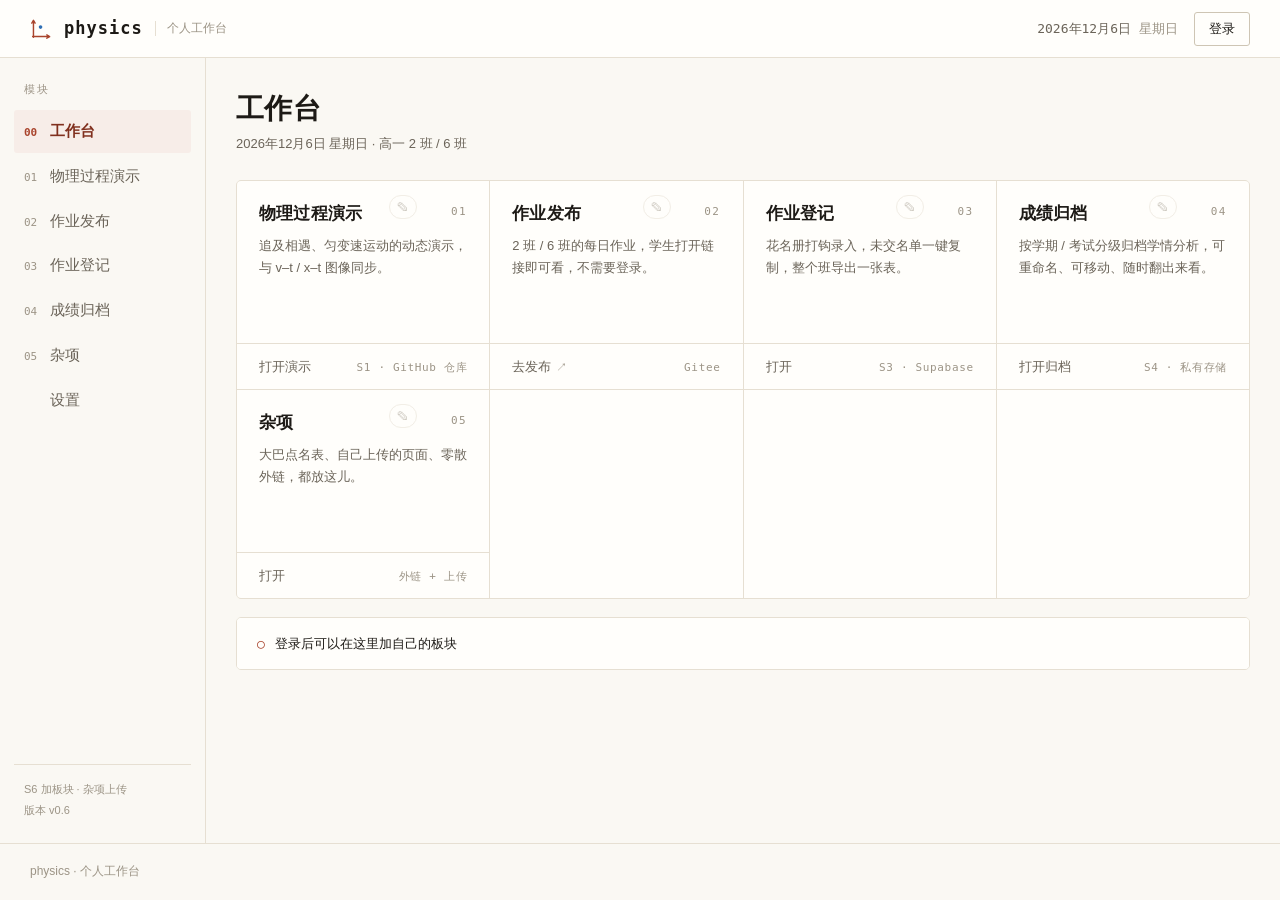
==== commit 0824adfa: "version 1.6 更新了外观，去除了一些冗杂描述，新增更改标题和描述的功能" ====
--- a/index.html
+++ b/index.html
@@ -10,11 +10,11 @@
 <link rel="icon" href="data:image/svg+xml,<svg xmlns='http://www.w3.org/2000/svg' viewBox='0 0 32 32'><rect width='32' height='32' rx='7' fill='%237f2f1e'/><path d='M7.5 25.5V8M5.6 10.6 7.5 7.2l1.9 3.4M6.5 24.5h18M21.4 22.6l3.4 1.9-3.4 1.9' fill='none' stroke='%23fffefb' stroke-width='1.9' stroke-linecap='round' stroke-linejoin='round'/><circle cx='13.5' cy='15' r='2.5' fill='%23e0a35a'/></svg>">
 
 <!-- 普通脚本：先于 module 执行，shell.js 启动时就能读到配置 -->
-<script src="./assets/config.js?v=34"></script>
+<script src="./assets/config.js?v=38"></script>
 
-<link rel="stylesheet" href="./assets/tokens.css?v=34">
-<link rel="stylesheet" href="./assets/themes.css?v=34">
-<link rel="stylesheet" href="./assets/style.css?v=34">
+<link rel="stylesheet" href="./assets/tokens.css?v=38">
+<link rel="stylesheet" href="./assets/themes.css?v=38">
+<link rel="stylesheet" href="./assets/style.css?v=38">
 </head>
 <body>
 
@@ -54,8 +54,6 @@
   <!-- ---------- 页脚 ---------- -->
   <footer class="footer">
     <span>physics · 个人工作台</span>
-    <span class="spacer"></span>
-    <span>学生姓名与成绩<strong>只进私有库</strong>，不落公开仓库</span>
   </footer>
 
   <!-- ---------- 手机端底部标签栏（内容由 shell.js 生成） ---------- -->
@@ -65,6 +63,6 @@
 
 <div class="toast" id="toast" role="status" aria-live="polite"></div>
 
-<script type="module" src="./assets/shell.js?v=34"></script>
+<script type="module" src="./assets/shell.js?v=38"></script>
 </body>
 </html>
--- a/assets/themes.css
+++ b/assets/themes.css
@@ -33,12 +33,19 @@
   --ink-2:       #6b6459;
   --ink-3:       #9c9486;
 
-  /* ---------- 身份色：赭红 ---------- */
-  --brand:       #a8442d;
-  --brand-deep:  #7f2f1e;
-  --brand-tint:  #f7ece7;
+  /* ---------- 身份色：赭红（默认 hue=11） ----------
+     🔑 用 HSL + --brand-hue 表达，旋转色相只改这一个数字，
+        饱和度和亮度结构保持不变（用户在设置页换色系就是改它）。
+        · --brand       主身份色（hue, 58%, 42%）
+        · --brand-deep  深一档（hue, 62%, 31%），用于标题/强调
+        · --brand-tint  极淡底（hue+8, 50%, 94%），用于 hover/选中背景
+     ------------------------------------------------------------ */
+  --brand-hue:   11;
+  --brand:       hsl(var(--brand-hue) 58% 42%);
+  --brand-deep:  hsl(var(--brand-hue) 62% 31%);
+  --brand-tint:  hsl(calc(var(--brand-hue) + 8) 50% 94%);
 
-  /* ---------- 次强调：冷蓝（数据与链接） ---------- */
+  /* ---------- 次强调：冷蓝（数据与链接，不随身份色转） ---------- */
   --accent:      #2f6fb5;
   --accent-tint: #eaf1f8;
 
@@ -64,3 +71,41 @@
   --title-weight: 600;
   --title-ls:     0.01em;
 }
+
+/* ============================================================
+   深色主题「墨夜」—— 课堂投屏 / 夜间办公
+   ------------------------------------------------------------
+   和纸质档同一套结构令牌，只换色值。身份色赭红在深底上
+   提亮一档（--brand），避免和深墨底糊在一起。
+   ============================================================ */
+[data-theme="ink"] {
+  --bg:          #1b1a17;   /* 深墨底，不是纯黑，带一点纸感暖调 */
+  --surface:     #242219;
+  --surface-2:   #2e2b21;
+
+  --line:        #3a362c;
+  --line-strong: #4c463a;
+
+  --ink:         #ece8de;   /* 米白字 */
+  --ink-2:       #b7b0a2;
+  --ink-3:       #837c6e;
+
+  /* 身份色在深底上提亮（hue 同浅色，亮度整体抬高） */
+  --brand-hue:   11;
+  --brand:       hsl(var(--brand-hue) 56% 58%);
+  --brand-deep:  hsl(var(--brand-hue) 66% 71%);
+  --brand-tint:  hsl(calc(var(--brand-hue) + 6) 22% 19%);
+
+  --accent:      #7fb0e0;
+  --accent-tint: #24313f;
+
+  --ok:          #7fae8c;
+  --warn:        #d0a04a;
+  --warn-tint:   #3a3222;
+  --bad:         #e08a7c;
+
+  --bar-bg:      #242219;
+  --bar-line:    #3a362c;
+
+  --grid:        transparent;
+}
--- a/assets/style.css
+++ b/assets/style.css
@@ -283,10 +283,13 @@
               color var(--dur) var(--ease),
               border-color var(--dur) var(--ease);
 }
+/* 编辑按钮（✎）排在删除（×）左边；编号在最右 right:22px 不动 */
+.card-del.card-edit { right: 72px; }
 .card-wrap:hover .card-del,
 .card-del:focus-visible,
 .card-del[data-armed="1"] { opacity: 1; }
 .card-del:hover { color: var(--bad); border-color: var(--bad); opacity: 1; }
+.card-del.card-edit:hover { color: var(--brand); border-color: var(--brand); }
 .card-del[data-armed="1"] {
   opacity: 1; color: var(--brand); border-color: var(--brand); font-weight: 600;
 }
@@ -675,6 +678,87 @@
   font-family: var(--font-mono); font-size: 11px; line-height: 1.7; color: var(--ink-2);
   white-space: pre-wrap; word-break: break-all;
 }
+
+/* 空状态里的「帮助」折叠区：贴边、不抢主提示的戏 */
+.empty-help {
+  margin: 0; padding: 14px 20px;
+  border-top: 1px solid var(--line);
+  border-bottom: 1px solid var(--line);
+}
+.empty-help summary {
+  cursor: pointer; font-size: var(--fs-sm); color: var(--ink-2);
+  list-style: none; display: flex; align-items: center; gap: 6px;
+}
+.empty-help summary::-webkit-details-marker { display: none; }
+.empty-help summary::before { content: "＋"; font-family: var(--font-mono); color: var(--ink-3); transition: transform var(--dur) var(--ease); }
+.empty-help[open] summary::before { content: "－"; }
+.empty-help p { margin: 12px 0; font-size: var(--fs-sm); color: var(--ink-2); line-height: 1.8; }
+.empty-help p:last-child { margin-bottom: 0; }
+
+/* ============================================================
+   设置页
+   ============================================================ */
+.setcard {
+  padding: 18px 20px; margin-bottom: 18px;
+  background: var(--surface); border: 1px solid var(--line); border-radius: var(--r);
+}
+.setcard .sect { margin-top: 0; }
+
+.setrow {
+  display: flex; align-items: center; gap: 16px;
+  padding: 13px 0; border-top: 1px solid var(--line);
+}
+.setrow:first-of-type { border-top: 0; }
+.setrow-l { flex: 1 1 auto; min-width: 0; display: flex; flex-direction: column; gap: 3px; }
+.setrow-label { font-size: var(--fs-sm); font-weight: 600; color: var(--ink); }
+.setrow-desc { font-size: 11px; color: var(--ink-3); line-height: 1.6; }
+.setrow-ctl { display: flex; align-items: center; gap: 8px; flex: none; }
+.setrow-ctl .input { width: 180px; }
+
+@media (max-width: 640px) {
+  .setrow { flex-wrap: wrap; gap: 10px; }
+  .setrow-l { flex: 1 1 100%; }
+  .setrow-ctl { flex: 1 1 100%; }
+  .setrow-ctl .input { flex: 1 1 auto; min-width: 0; width: auto; }
+}
+
+/* 外观：主题选择 */
+.themegroup { display: grid; grid-template-columns: repeat(auto-fill, minmax(180px, 1fr)); gap: 10px; }
+.themeopt {
+  display: flex; align-items: center; gap: 12px; padding: 12px 14px;
+  font: inherit; text-align: left; color: var(--ink); background: var(--surface);
+  border: 1px solid var(--line); border-radius: var(--r); cursor: pointer;
+  transition: border-color var(--dur) var(--ease), background var(--dur) var(--ease);
+}
+.themeopt:hover { border-color: var(--line-strong); }
+.themeopt[aria-pressed="true"] { border-color: var(--brand); background: var(--brand-tint); }
+.themeopt .sw { flex: none; width: 30px; height: 30px; border-radius: 6px; border: 1px solid var(--line-strong); overflow: hidden; }
+/* 主题色块预览：左半底、右半文字，一眼看出对比 */
+.sw-paper { background: linear-gradient(90deg, #faf8f3 50%, #a8442d 50%); }
+.sw-ink   { background: linear-gradient(90deg, #1b1a17 50%, #d0705a 50%); }
+.themeopt-txt { display: flex; flex-direction: column; gap: 2px; }
+.themeopt .nm { font-size: var(--fs-sm); font-weight: 600; color: var(--ink); }
+.themeopt .dsc { font-size: 11px; color: var(--ink-3); }
+
+/* 身份色色相：只转色环，饱和度/亮度不变 */
+.hue-label { display: flex; align-items: baseline; gap: 10px; margin: 20px 0 10px; }
+.hue-label-t { font-size: var(--fs-sm); font-weight: 600; color: var(--ink); }
+.hue-label-d { font-size: 11px; color: var(--ink-3); }
+.huegroup { display: flex; flex-wrap: wrap; gap: 8px; }
+.hueopt {
+  display: flex; align-items: center; gap: 7px; padding: 7px 12px 7px 8px;
+  font: inherit; color: var(--ink); background: var(--surface);
+  border: 1px solid var(--line); border-radius: 999px; cursor: pointer;
+  transition: border-color var(--dur) var(--ease), background var(--dur) var(--ease);
+}
+.hueopt:hover { border-color: var(--line-strong); }
+.hueopt[aria-pressed="true"] { border-color: var(--brand); }
+.hue-swatch {
+  width: 16px; height: 16px; border-radius: 50%; flex: none;
+  border: 1px solid rgba(0,0,0,0.12);
+}
+.hue-name { font-size: var(--fs-sm); }
+.hue-now { font-size: 11px; color: var(--ink-3); margin-left: 2px; }
 
 /* ============================================================
    作业登记 · 花名册
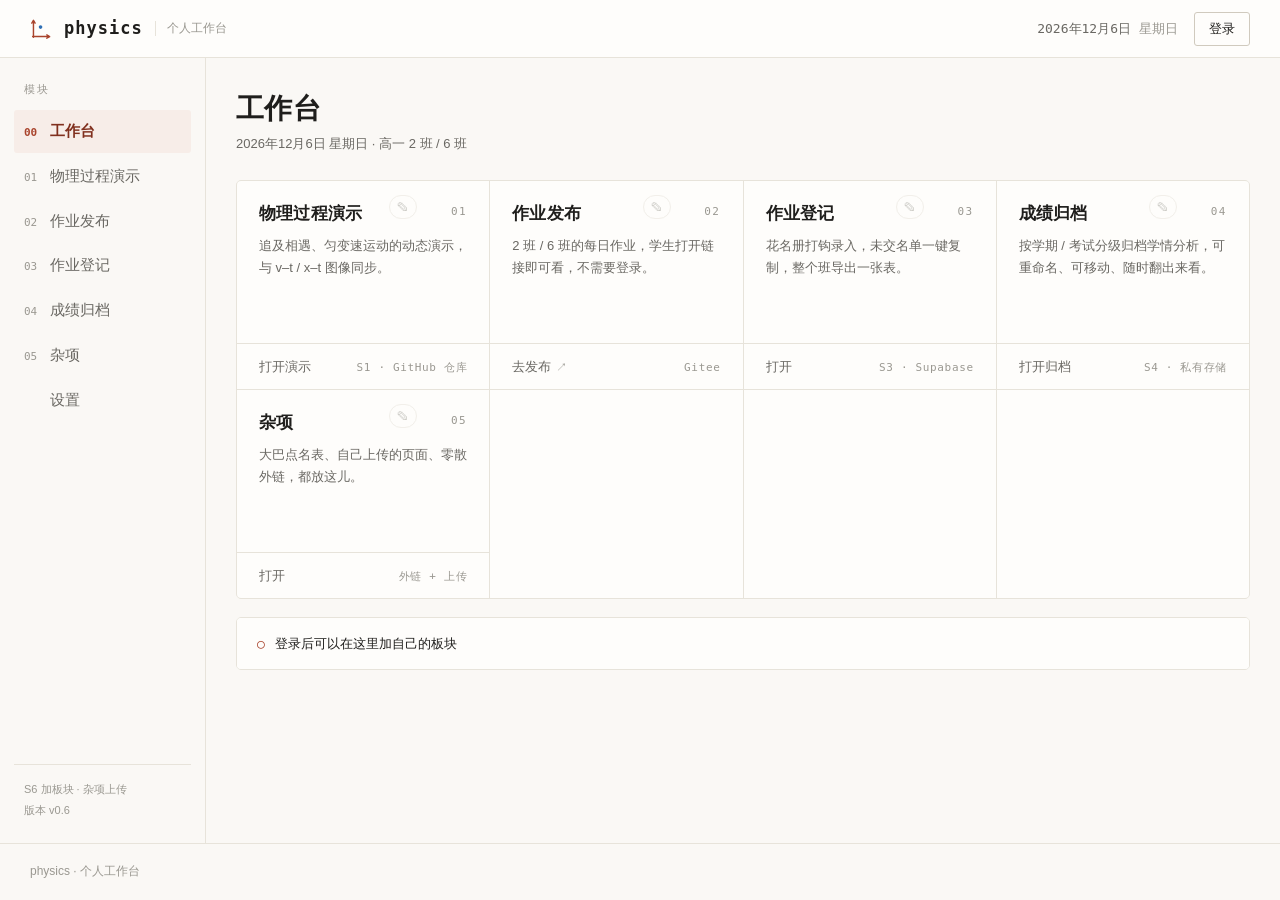
==== commit b635b9a5: "1.5.1 修复了色环只改变部分颜色的问题，修复了仅在浏览器环境下更改板块名称和介绍的问题" ====
--- a/index.html
+++ b/index.html
@@ -10,11 +10,11 @@
 <link rel="icon" href="data:image/svg+xml,<svg xmlns='http://www.w3.org/2000/svg' viewBox='0 0 32 32'><rect width='32' height='32' rx='7' fill='%237f2f1e'/><path d='M7.5 25.5V8M5.6 10.6 7.5 7.2l1.9 3.4M6.5 24.5h18M21.4 22.6l3.4 1.9-3.4 1.9' fill='none' stroke='%23fffefb' stroke-width='1.9' stroke-linecap='round' stroke-linejoin='round'/><circle cx='13.5' cy='15' r='2.5' fill='%23e0a35a'/></svg>">
 
 <!-- 普通脚本：先于 module 执行，shell.js 启动时就能读到配置 -->
-<script src="./assets/config.js?v=38"></script>
+<script src="./assets/config.js?v=41"></script>
 
-<link rel="stylesheet" href="./assets/tokens.css?v=38">
-<link rel="stylesheet" href="./assets/themes.css?v=38">
-<link rel="stylesheet" href="./assets/style.css?v=38">
+<link rel="stylesheet" href="./assets/tokens.css?v=41">
+<link rel="stylesheet" href="./assets/themes.css?v=41">
+<link rel="stylesheet" href="./assets/style.css?v=41">
 </head>
 <body>
 
@@ -63,6 +63,6 @@
 
 <div class="toast" id="toast" role="status" aria-live="polite"></div>
 
-<script type="module" src="./assets/shell.js?v=38"></script>
+<script type="module" src="./assets/shell.js?v=41"></script>
 </body>
 </html>
--- a/assets/themes.css
+++ b/assets/themes.css
@@ -19,19 +19,23 @@
 
 :root,
 [data-theme="paper"] {
-  /* ---------- 底与面 ---------- */
-  --bg:          #faf8f3;   /* 暖米白纸底 */
-  --surface:     #fffefb;
-  --surface-2:   #f3efe7;
+  /* ---------- 底与面 ----------
+     🔑 纸底也跟着身份色 hue 转（用户要求背景联动）：
+        保持各自的饱和度/亮度结构不变，只把 hue 从「固定暖黄」改成
+        「brand-hue + 30°」—— 切到绿色系时纸底带极淡绿调，而不是死板的米黄。
+        默认 hue=11 时 +30 = 41°，和原来的暖米白（43°）几乎一致，观感不变。 */
+  --bg:          hsl(calc(var(--brand-hue) + 30) 30% 97%);
+  --surface:     hsl(calc(var(--brand-hue) + 30) 50% 99%);
+  --surface-2:   hsl(calc(var(--brand-hue) + 30) 26% 94%);
 
   /* ---------- 线（仪器感来自清晰的线，不来自阴影） ---------- */
-  --line:        #e6dfd2;
-  --line-strong: #cec5b4;
+  --line:        hsl(calc(var(--brand-hue) + 30) 22% 88%);
+  --line-strong: hsl(calc(var(--brand-hue) + 30) 16% 78%);
 
-  /* ---------- 文字 ---------- */
-  --ink:         #1d1a16;   /* 深墨（不用纯黑） */
-  --ink-2:       #6b6459;
-  --ink-3:       #9c9486;
+  /* ---------- 文字（中性灰，不随 hue 转 —— 转了反而会偏色） ---------- */
+  --ink:         #1f1e1c;   /* 深墨（不用纯黑） */
+  --ink-2:       #6a6863;
+  --ink-3:       #9a9891;
 
   /* ---------- 身份色：赭红（默认 hue=11） ----------
      🔑 用 HSL + --brand-hue 表达，旋转色相只改这一个数字，
@@ -56,8 +60,8 @@
   --bad:         #b8342a;
 
   /* ---------- 顶栏 ---------- */
-  --bar-bg:      #fffefb;
-  --bar-line:    #e6dfd2;
+  --bar-bg:      hsl(calc(var(--brand-hue) + 30) 50% 99%);
+  --bar-line:    hsl(calc(var(--brand-hue) + 30) 22% 88%);
 
   /* ---------- 网格：纸质档不要网格 ---------- */
   --grid:        transparent;
@@ -79,12 +83,12 @@
    提亮一档（--brand），避免和深墨底糊在一起。
    ============================================================ */
 [data-theme="ink"] {
-  --bg:          #1b1a17;   /* 深墨底，不是纯黑，带一点纸感暖调 */
-  --surface:     #242219;
-  --surface-2:   #2e2b21;
+  --bg:          hsl(calc(var(--brand-hue) + 30) 12% 11%);
+  --surface:     hsl(calc(var(--brand-hue) + 30) 12% 15%);
+  --surface-2:   hsl(calc(var(--brand-hue) + 30) 12% 19%);
 
-  --line:        #3a362c;
-  --line-strong: #4c463a;
+  --line:        hsl(calc(var(--brand-hue) + 30) 10% 26%);
+  --line-strong: hsl(calc(var(--brand-hue) + 30) 10% 33%);
 
   --ink:         #ece8de;   /* 米白字 */
   --ink-2:       #b7b0a2;
@@ -104,8 +108,8 @@
   --warn-tint:   #3a3222;
   --bad:         #e08a7c;
 
-  --bar-bg:      #242219;
-  --bar-line:    #3a362c;
+  --bar-bg:      hsl(calc(var(--brand-hue) + 30) 12% 15%);
+  --bar-line:    hsl(calc(var(--brand-hue) + 30) 10% 26%);
 
   --grid:        transparent;
 }
--- a/assets/style.css
+++ b/assets/style.css
@@ -744,6 +744,42 @@
 .hue-label { display: flex; align-items: baseline; gap: 10px; margin: 20px 0 10px; }
 .hue-label-t { font-size: var(--fs-sm); font-weight: 600; color: var(--ink); }
 .hue-label-d { font-size: 11px; color: var(--ink-3); }
+
+/* 色环拾取器：conic-gradient 画环，中间挖空成圆环 */
+.huewheel-wrap { display: flex; flex-direction: column; gap: 12px; }
+.huewheel {
+  position: relative; width: 168px; height: 168px;
+  border-radius: 50%;
+  background: conic-gradient(
+    hsl(0 58% 42%), hsl(30 58% 42%), hsl(60 58% 42%), hsl(90 58% 42%),
+    hsl(120 58% 42%), hsl(150 58% 42%), hsl(180 58% 42%), hsl(210 58% 42%),
+    hsl(240 58% 42%), hsl(270 58% 42%), hsl(300 58% 42%), hsl(330 58% 42%),
+    hsl(360 58% 42%)
+  );
+  cursor: pointer; touch-action: none;
+  outline: none;
+}
+.huewheel:focus-visible { box-shadow: 0 0 0 2px var(--brand); }
+/* 中间挖空成圆环，露出纸底，指针能看清 */
+.huewheel::after {
+  content: ""; position: absolute; inset: 26%;
+  border-radius: 50%; background: var(--surface);
+}
+.huewheel-knob {
+  position: absolute; left: 50%; top: 50%;
+  width: 16px; height: 16px; margin: -8px;
+  border-radius: 50%;
+  background: #fff; border: 2px solid rgba(0,0,0,0.35);
+  box-shadow: 0 1px 3px rgba(0,0,0,0.3);
+  z-index: 2; pointer-events: none;
+}
+
+.huewheel-info { display: flex; align-items: center; gap: 10px; flex-wrap: wrap; }
+.huewheel-val { font-size: var(--fs-sm); color: var(--ink-2); }
+.huewheel-val b { font-family: var(--font-mono); color: var(--ink); }
+.huewheel-chip { width: 18px; height: 18px; border-radius: 50%; border: 1px solid rgba(0,0,0,0.15); flex: none; }
+.hue-preset-label { font-size: 11px; color: var(--ink-3); }
+
 .huegroup { display: flex; flex-wrap: wrap; gap: 8px; }
 .hueopt {
   display: flex; align-items: center; gap: 7px; padding: 7px 12px 7px 8px;
@@ -758,7 +794,6 @@
   border: 1px solid rgba(0,0,0,0.12);
 }
 .hue-name { font-size: var(--fs-sm); }
-.hue-now { font-size: 11px; color: var(--ink-3); margin-left: 2px; }
 
 /* ============================================================
    作业登记 · 花名册
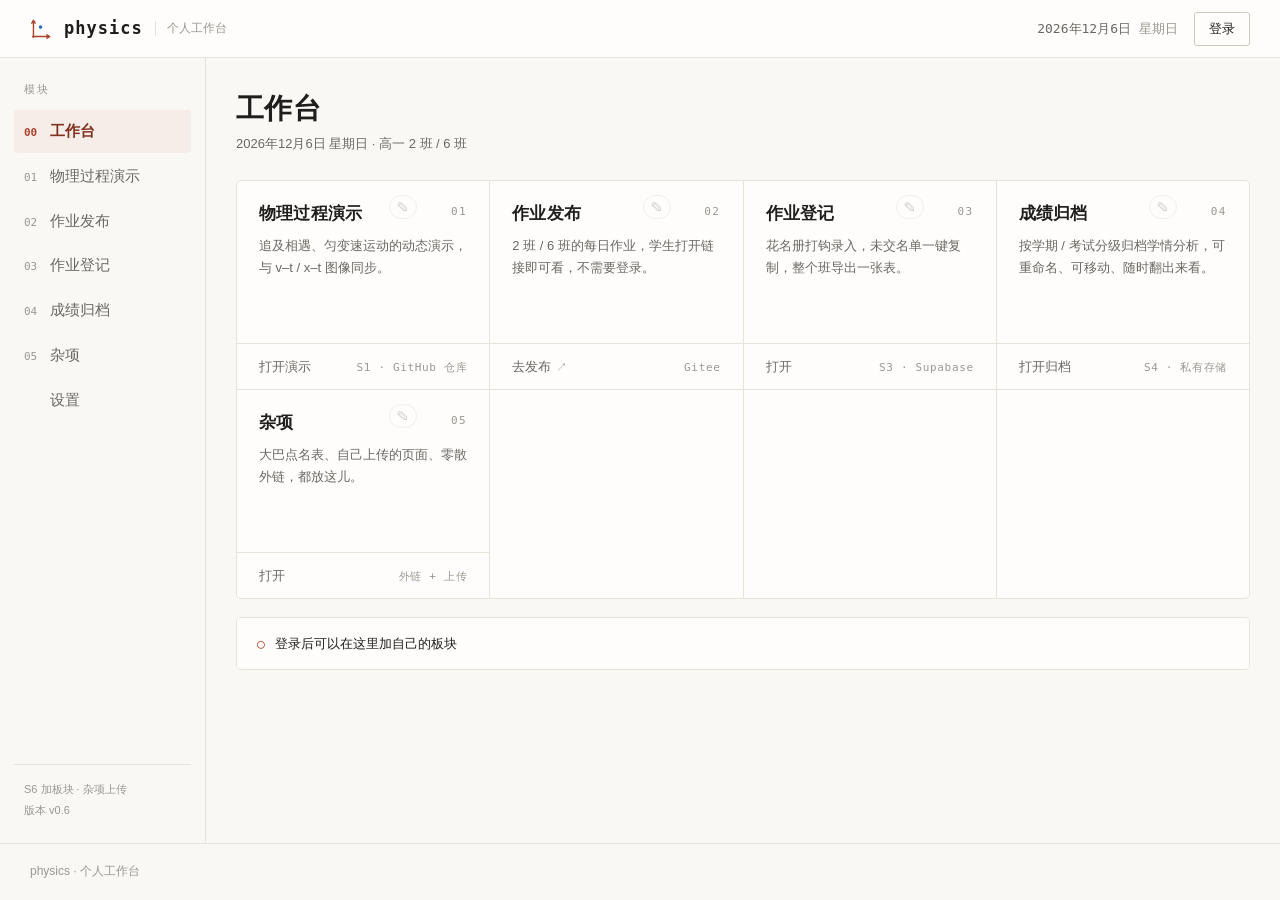
==== commit 7bacfeb2: "1.6 新增了作业登记界面的重命名功能，以及作业缺交两次及以上名单展示功能" ====
--- a/index.html
+++ b/index.html
@@ -10,11 +10,11 @@
 <link rel="icon" href="data:image/svg+xml,<svg xmlns='http://www.w3.org/2000/svg' viewBox='0 0 32 32'><rect width='32' height='32' rx='7' fill='%237f2f1e'/><path d='M7.5 25.5V8M5.6 10.6 7.5 7.2l1.9 3.4M6.5 24.5h18M21.4 22.6l3.4 1.9-3.4 1.9' fill='none' stroke='%23fffefb' stroke-width='1.9' stroke-linecap='round' stroke-linejoin='round'/><circle cx='13.5' cy='15' r='2.5' fill='%23e0a35a'/></svg>">
 
 <!-- 普通脚本：先于 module 执行，shell.js 启动时就能读到配置 -->
-<script src="./assets/config.js?v=41"></script>
+<script src="./assets/config.js?v=49"></script>
 
-<link rel="stylesheet" href="./assets/tokens.css?v=41">
-<link rel="stylesheet" href="./assets/themes.css?v=41">
-<link rel="stylesheet" href="./assets/style.css?v=41">
+<link rel="stylesheet" href="./assets/tokens.css?v=49">
+<link rel="stylesheet" href="./assets/themes.css?v=49">
+<link rel="stylesheet" href="./assets/style.css?v=49">
 </head>
 <body>
 
@@ -63,6 +63,6 @@
 
 <div class="toast" id="toast" role="status" aria-live="polite"></div>
 
-<script type="module" src="./assets/shell.js?v=41"></script>
+<script type="module" src="./assets/shell.js?v=49"></script>
 </body>
 </html>
--- a/assets/style.css
+++ b/assets/style.css
@@ -436,6 +436,10 @@
 .btn--danger { color: var(--bad); border-color: var(--line-strong); font-weight: 600; }
 .iconbtn--danger:hover,
 .btn--danger:hover { color: #fff; background: var(--bad); border-color: var(--bad); }
+
+/* 确认类动作（保存）：平时就用身份色，一眼看得出是主操作 */
+.iconbtn--go { color: var(--brand); border-color: var(--line-strong); font-weight: 600; }
+.iconbtn--go:hover { color: #fff; background: var(--brand); border-color: var(--brand); }
 
 @media (pointer: coarse) {
   .iconbtn { min-height: 38px; padding: 0 12px; }
@@ -798,6 +802,21 @@
 /* ============================================================
    作业登记 · 花名册
    ============================================================ */
+/* 录入页两栏：左边名单、右边学号面板。
+   DOM 顺序是「面板 → 名单」（手机上面板在上，不用先滚过全班）；
+   桌面端用 grid 显式把面板放回第 2 列 —— 和本地版同一位置。 */
+.entry-layout {
+  display: grid; grid-template-columns: minmax(0, 1fr) 300px;
+  gap: 22px; align-items: start;
+}
+.entry-main { grid-column: 1; grid-row: 1; min-width: 0; }
+.entry-layout > .qpanel { grid-column: 2; grid-row: 1; }
+@media (max-width: 980px) {
+  .entry-layout { grid-template-columns: minmax(0, 1fr); gap: 16px; }
+  .entry-main { grid-column: 1; grid-row: 2; }
+  .entry-layout > .qpanel { grid-column: 1; grid-row: 1; }
+}
+
 .roster {
   display: grid;
   grid-template-columns: repeat(auto-fill, minmax(172px, 1fr));
@@ -834,6 +853,110 @@
 
 .stuchip[data-mark="leave"] { background: var(--accent-tint); border-color: var(--line-strong); }
 .stuchip[data-mark="leave"] .stumark { color: var(--accent); font-weight: 700; }
+
+/* 班级列表里「改名」的行内编辑态：整行变淡赭底 + 输入框撑满 */
+.linkrow--edit { background: var(--brand-tint); }
+.linkrow-input { flex: 1 1 auto; min-width: 0; }
+.linkrow--edit .rowact { flex: none; }
+
+/* ---------- 连续缺交名单 ---------- */
+.streakrow {
+  display: flex; align-items: baseline; gap: 10px;
+  padding: 11px 18px;
+  border-top: 1px solid var(--line);
+}
+.streakrow:first-child { border-top: 0; }
+.streakrow:hover { background: var(--surface-2); }
+
+.streakrow .stuno { flex: none; }
+.streakrow .stuname { flex: none; min-width: 5em; }
+
+/* 次数是这一行最该被看见的东西 */
+.streakn {
+  flex: none; font-family: var(--font-mono); font-size: var(--fs-sm);
+  font-weight: 600; color: var(--brand);
+}
+/* 具体是哪几次 —— 次要信息，收在右侧，超长省略（title 里有完整列表） */
+.streakjobs {
+  flex: 1 1 auto; min-width: 0; text-align: right;
+  font-size: 11px; color: var(--ink-3);
+  overflow: hidden; text-overflow: ellipsis; white-space: nowrap;
+}
+@media (max-width: 560px) {
+  .streakrow { flex-wrap: wrap; gap: 4px 10px; }
+  .streakjobs { flex: 1 1 100%; text-align: left; white-space: normal; }
+}
+
+/* ---------- 学号快速标记面板（录入页右侧） ---------- */
+.qpanel {
+  position: sticky; top: 16px;
+  padding: 16px 16px 18px;
+  background: var(--surface);
+  border: 1px solid var(--line); border-radius: var(--r);
+}
+@media (max-width: 980px) { .qpanel { position: static; } }
+
+.qpanel-head { padding-bottom: 4px; }
+.qpanel-t {
+  margin: 0 0 6px; font-size: var(--fs-sm); font-weight: 600; color: var(--ink);
+}
+.qpanel-d {
+  margin: 0; font-size: 11px; line-height: 1.7; color: var(--ink-3);
+}
+.qpanel-d b { color: var(--ink-2); font-weight: 600; font-family: var(--font-mono); }
+
+.qgrp { margin-top: 14px; }
+.qgrp-head {
+  display: flex; align-items: baseline; gap: 6px;
+  font-size: var(--fs-sm); color: var(--ink);
+}
+.qgrp-hint { font-size: 11px; color: var(--ink-3); }
+.qcount {
+  margin-left: auto; flex: none;
+  font-family: var(--font-mono); font-size: 11px; color: var(--ink-3);
+}
+
+/* 输入框：前缀 + textarea 连成一体，聚焦时整块描边 */
+.qbox {
+  display: flex; align-items: stretch; margin-top: 6px;
+  background: var(--surface);
+  border: 1px solid var(--line); border-radius: var(--r-sm);
+  overflow: hidden;
+  transition: border-color var(--dur) var(--ease);
+}
+.qbox:focus-within { border-color: var(--brand); }
+.qprefix {
+  display: flex; align-items: center;
+  padding: 0 8px;
+  font-family: var(--font-mono); font-size: var(--fs-sm); color: var(--ink-3);
+  background: var(--surface-2); border-right: 1px solid var(--line);
+  user-select: none;
+}
+.qinput {
+  flex: 1 1 auto; min-width: 0;
+  padding: 8px 10px; min-height: 40px;
+  font: inherit; font-size: var(--fs-sm); line-height: 1.5;
+  color: var(--ink); background: var(--surface); border: 0; resize: vertical;
+}
+.qinput:focus { outline: none; }
+.qinput::placeholder { color: var(--ink-3); }
+
+.qchips { display: flex; flex-wrap: wrap; gap: 5px; margin-top: 7px; }
+.qchips:empty { display: none; }
+.qchip {
+  display: inline-flex; align-items: center; gap: 4px;
+  padding: 2px 8px; border-radius: 999px;
+  font-size: 11px; line-height: 1.7;
+  color: var(--ink-2); background: var(--surface-2);
+  border: 1px solid var(--line); cursor: pointer;
+  transition: border-color var(--dur) var(--ease), color var(--dur) var(--ease);
+}
+.qchip:hover { border-color: var(--brand); color: var(--brand-deep); }
+.qchip--bad {
+  color: var(--bad); background: var(--surface); border-color: var(--bad);
+  cursor: default;
+}
+.qchip--bad:hover { border-color: var(--bad); color: var(--bad); }
 
 .savemsg {
   margin: 10px 0 0; font-family: var(--font-mono); font-size: 11px; color: var(--ink-3);
